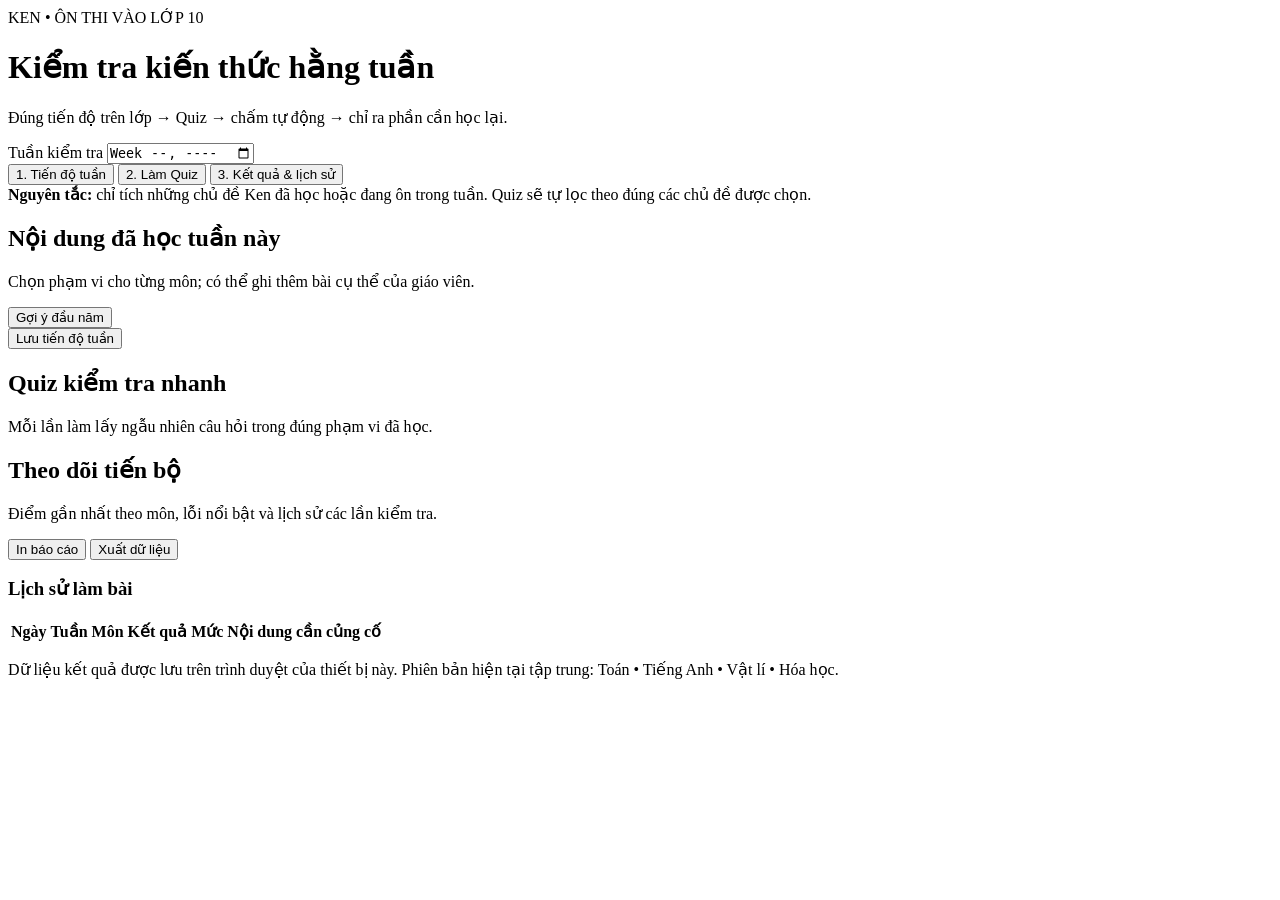
==== ken/index.html @ ec145e79 "Add Ken weekly check page" ====
<!doctype html>
<html lang="vi">
<head>
  <meta charset="utf-8">
  <meta name="viewport" content="width=device-width,initial-scale=1">
  <meta name="theme-color" content="#173a70">
  <meta name="description" content="Ken Weekly Check - kiểm tra kiến thức lớp 9 theo tiến độ từng tuần cho Toán, Tiếng Anh, Vật lí và Hóa học.">
  <title>Ken Weekly Check • Lớp 9</title>
  <link rel="stylesheet" href="styles.css">
</head>
<body>
  <header class="site-header">
    <div class="wrap header-inner">
      <div>
        <div class="eyebrow">KEN • ÔN THI VÀO LỚP 10</div>
        <h1>Kiểm tra kiến thức hằng tuần</h1>
        <p>Đúng tiến độ trên lớp → Quiz → chấm tự động → chỉ ra phần cần học lại.</p>
      </div>
      <div class="week-box">
        <label for="weekInput">Tuần kiểm tra</label>
        <input id="weekInput" type="week" aria-label="Tuần kiểm tra">
        <div id="weekText" class="week-text"></div>
      </div>
    </div>
  </header>

  <main class="wrap">
    <nav class="tabs no-print" aria-label="Điều hướng">
      <button class="tab active" data-view="plan">1. Tiến độ tuần</button>
      <button class="tab" data-view="quiz">2. Làm Quiz</button>
      <button class="tab" data-view="report">3. Kết quả & lịch sử</button>
    </nav>

    <section id="view-plan" class="view active">
      <div class="notice">
        <strong>Nguyên tắc:</strong> chỉ tích những chủ đề Ken đã học hoặc đang ôn trong tuần. Quiz sẽ tự lọc theo đúng các chủ đề được chọn.
      </div>
      <div class="section-title">
        <div><h2>Nội dung đã học tuần này</h2><p>Chọn phạm vi cho từng môn; có thể ghi thêm bài cụ thể của giáo viên.</p></div>
        <button id="starterBtn" class="btn secondary no-print">Gợi ý đầu năm</button>
      </div>
      <div id="planGrid" class="subject-plan-grid"></div>
      <div class="action-row no-print">
        <button id="savePlanBtn" class="btn primary">Lưu tiến độ tuần</button>
        <span id="savePlanStatus" class="save-status" aria-live="polite"></span>
      </div>
    </section>

    <section id="view-quiz" class="view">
      <div class="section-title">
        <div><h2>Quiz kiểm tra nhanh</h2><p>Mỗi lần làm lấy ngẫu nhiên câu hỏi trong đúng phạm vi đã học.</p></div>
      </div>
      <div id="quizSubjectCards" class="subject-cards"></div>
      <div id="quizSetup" class="panel quiz-setup"></div>
      <div id="quizRunner" class="panel quiz-runner hidden"></div>
      <div id="quizResult" class="hidden"></div>
    </section>

    <section id="view-report" class="view">
      <div class="section-title">
        <div><h2>Theo dõi tiến bộ</h2><p>Điểm gần nhất theo môn, lỗi nổi bật và lịch sử các lần kiểm tra.</p></div>
        <div class="action-row compact no-print">
          <button id="printBtn" class="btn secondary">In báo cáo</button>
          <button id="exportBtn" class="btn secondary">Xuất dữ liệu</button>
        </div>
      </div>
      <div id="summaryCards" class="summary-grid"></div>
      <div class="panel history-panel">
        <div class="panel-head"><h3>Lịch sử làm bài</h3><span id="historyCount" class="muted"></span></div>
        <div class="table-wrap">
          <table>
            <thead><tr><th>Ngày</th><th>Tuần</th><th>Môn</th><th>Kết quả</th><th>Mức</th><th>Nội dung cần củng cố</th></tr></thead>
            <tbody id="historyBody"></tbody>
          </table>
        </div>
      </div>
    </section>
  </main>

  <footer class="wrap footer">
    <p>Dữ liệu kết quả được lưu trên trình duyệt của thiết bị này. Phiên bản hiện tại tập trung: Toán • Tiếng Anh • Vật lí • Hóa học.</p>
  </footer>

  <script src="app.js"></script>
</body>
</html>
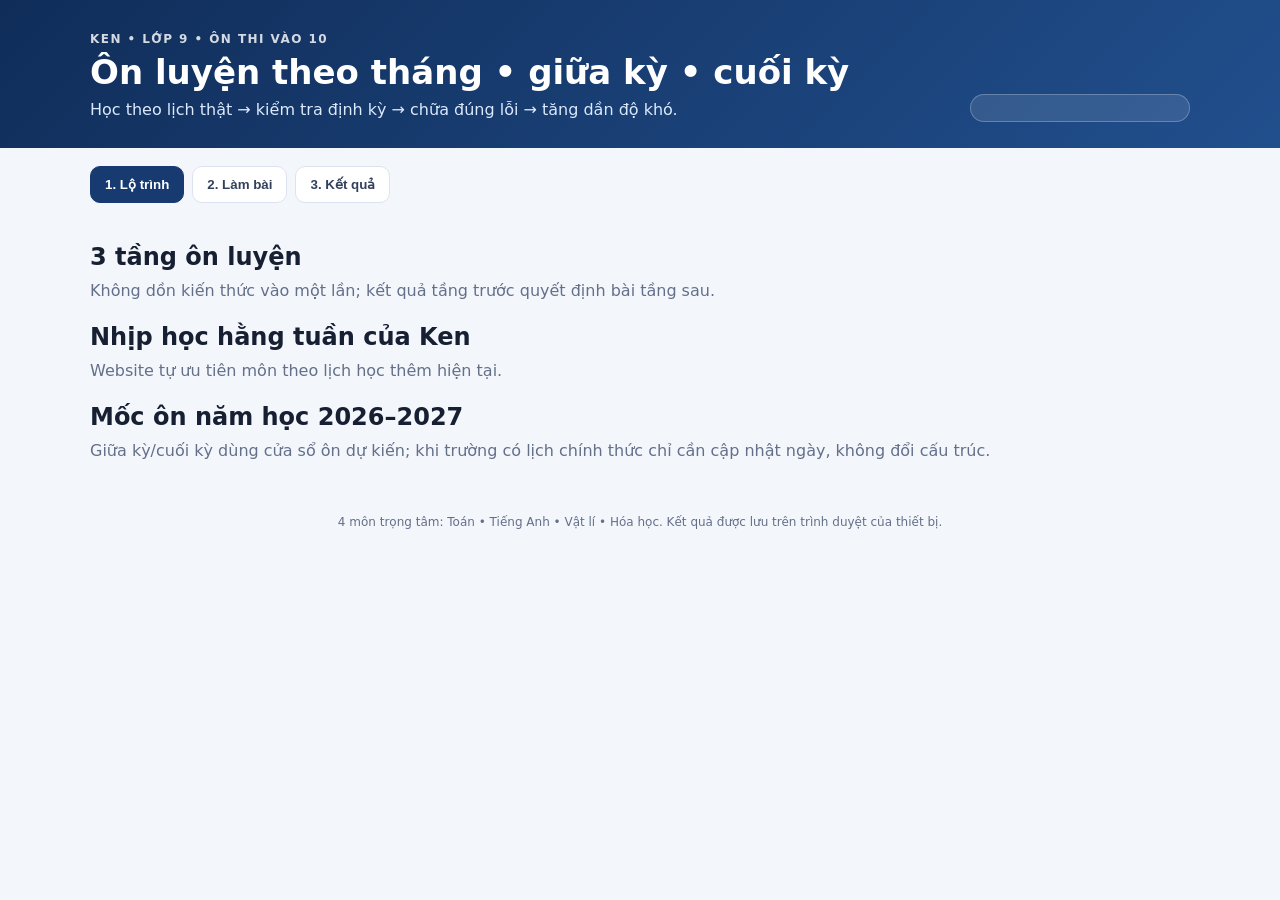
==== commit b45ef907: "Upgrade Ken study cycles UI" ====
--- a/ken/index.html
+++ b/ken/index.html
@@ -4,83 +4,85 @@
   <meta charset="utf-8">
   <meta name="viewport" content="width=device-width,initial-scale=1">
   <meta name="theme-color" content="#173a70">
-  <meta name="description" content="Ken Weekly Check - kiểm tra kiến thức lớp 9 theo tiến độ từng tuần cho Toán, Tiếng Anh, Vật lí và Hóa học.">
-  <title>Ken Weekly Check • Lớp 9</title>
+  <meta name="description" content="Ken Study Cycle - ôn luyện lớp 9 theo tháng, giữa kỳ và cuối kỳ cho Toán, Tiếng Anh, Vật lí, Hóa học.">
+  <title>Ken Study Cycle • Lớp 9</title>
   <link rel="stylesheet" href="styles.css">
 </head>
 <body>
-  <header class="site-header">
-    <div class="wrap header-inner">
-      <div>
-        <div class="eyebrow">KEN • ÔN THI VÀO LỚP 10</div>
-        <h1>Kiểm tra kiến thức hằng tuần</h1>
-        <p>Đúng tiến độ trên lớp → Quiz → chấm tự động → chỉ ra phần cần học lại.</p>
-      </div>
-      <div class="week-box">
-        <label for="weekInput">Tuần kiểm tra</label>
-        <input id="weekInput" type="week" aria-label="Tuần kiểm tra">
-        <div id="weekText" class="week-text"></div>
+<header class="site-header">
+  <div class="wrap header-inner">
+    <div>
+      <div class="eyebrow">KEN • LỚP 9 • ÔN THI VÀO 10</div>
+      <h1>Ôn luyện theo tháng • giữa kỳ • cuối kỳ</h1>
+      <p>Học theo lịch thật → kiểm tra định kỳ → chữa đúng lỗi → tăng dần độ khó.</p>
+    </div>
+    <div id="todayBox" class="week-box"></div>
+  </div>
+</header>
+
+<main class="wrap">
+  <nav class="tabs no-print" aria-label="Điều hướng">
+    <button class="tab active" data-view="plan">1. Lộ trình</button>
+    <button class="tab" data-view="quiz">2. Làm bài</button>
+    <button class="tab" data-view="report">3. Kết quả</button>
+  </nav>
+
+  <section id="view-plan" class="view active">
+    <div id="currentCycle" class="cycle-hero"></div>
+
+    <div class="section-title">
+      <div><h2>3 tầng ôn luyện</h2><p>Không dồn kiến thức vào một lần; kết quả tầng trước quyết định bài tầng sau.</p></div>
+    </div>
+    <div id="cycleCards" class="cycle-grid"></div>
+
+    <div class="section-title">
+      <div><h2>Nhịp học hằng tuần của Ken</h2><p>Website tự ưu tiên môn theo lịch học thêm hiện tại.</p></div>
+    </div>
+    <div id="studyWeek" class="study-week"></div>
+
+    <div class="section-title">
+      <div><h2>Mốc ôn năm học 2026–2027</h2><p>Giữa kỳ/cuối kỳ dùng cửa sổ ôn dự kiến; khi trường có lịch chính thức chỉ cần cập nhật ngày, không đổi cấu trúc.</p></div>
+    </div>
+    <div id="yearTimeline" class="timeline"></div>
+  </section>
+
+  <section id="view-quiz" class="view">
+    <div class="section-title">
+      <div><h2>Chọn dạng ôn</h2><p>Phạm vi và số câu được tự điều chỉnh theo dạng bài.</p></div>
+    </div>
+    <div id="modePicker" class="mode-picker"></div>
+    <div id="quizSubjectCards" class="subject-cards"></div>
+    <div id="quizSetup" class="panel quiz-setup"></div>
+    <div id="quizRunner" class="panel quiz-runner hidden"></div>
+    <div id="quizResult" class="hidden"></div>
+  </section>
+
+  <section id="view-report" class="view">
+    <div class="section-title">
+      <div><h2>Theo dõi tiến bộ</h2><p>Điểm gần nhất, chuyên đề yếu và lịch sử theo từng chu kỳ.</p></div>
+      <div class="action-row compact no-print">
+        <button id="printBtn" class="btn secondary">In báo cáo</button>
+        <button id="exportBtn" class="btn secondary">Xuất dữ liệu</button>
       </div>
     </div>
-  </header>
+    <div id="summaryCards" class="summary-grid"></div>
+    <div id="weaknessBoard" class="panel weakness-board"></div>
+    <div class="panel history-panel">
+      <div class="panel-head"><h3>Lịch sử làm bài</h3><span id="historyCount" class="muted"></span></div>
+      <div class="table-wrap">
+        <table>
+          <thead><tr><th>Ngày</th><th>Dạng ôn</th><th>Môn</th><th>Kết quả</th><th>Mức</th><th>Cần củng cố</th></tr></thead>
+          <tbody id="historyBody"></tbody>
+        </table>
+      </div>
+    </div>
+  </section>
+</main>
 
-  <main class="wrap">
-    <nav class="tabs no-print" aria-label="Điều hướng">
-      <button class="tab active" data-view="plan">1. Tiến độ tuần</button>
-      <button class="tab" data-view="quiz">2. Làm Quiz</button>
-      <button class="tab" data-view="report">3. Kết quả & lịch sử</button>
-    </nav>
+<footer class="wrap footer">
+  <p>4 môn trọng tâm: Toán • Tiếng Anh • Vật lí • Hóa học. Kết quả được lưu trên trình duyệt của thiết bị.</p>
+</footer>
 
-    <section id="view-plan" class="view active">
-      <div class="notice">
-        <strong>Nguyên tắc:</strong> chỉ tích những chủ đề Ken đã học hoặc đang ôn trong tuần. Quiz sẽ tự lọc theo đúng các chủ đề được chọn.
-      </div>
-      <div class="section-title">
-        <div><h2>Nội dung đã học tuần này</h2><p>Chọn phạm vi cho từng môn; có thể ghi thêm bài cụ thể của giáo viên.</p></div>
-        <button id="starterBtn" class="btn secondary no-print">Gợi ý đầu năm</button>
-      </div>
-      <div id="planGrid" class="subject-plan-grid"></div>
-      <div class="action-row no-print">
-        <button id="savePlanBtn" class="btn primary">Lưu tiến độ tuần</button>
-        <span id="savePlanStatus" class="save-status" aria-live="polite"></span>
-      </div>
-    </section>
-
-    <section id="view-quiz" class="view">
-      <div class="section-title">
-        <div><h2>Quiz kiểm tra nhanh</h2><p>Mỗi lần làm lấy ngẫu nhiên câu hỏi trong đúng phạm vi đã học.</p></div>
-      </div>
-      <div id="quizSubjectCards" class="subject-cards"></div>
-      <div id="quizSetup" class="panel quiz-setup"></div>
-      <div id="quizRunner" class="panel quiz-runner hidden"></div>
-      <div id="quizResult" class="hidden"></div>
-    </section>
-
-    <section id="view-report" class="view">
-      <div class="section-title">
-        <div><h2>Theo dõi tiến bộ</h2><p>Điểm gần nhất theo môn, lỗi nổi bật và lịch sử các lần kiểm tra.</p></div>
-        <div class="action-row compact no-print">
-          <button id="printBtn" class="btn secondary">In báo cáo</button>
-          <button id="exportBtn" class="btn secondary">Xuất dữ liệu</button>
-        </div>
-      </div>
-      <div id="summaryCards" class="summary-grid"></div>
-      <div class="panel history-panel">
-        <div class="panel-head"><h3>Lịch sử làm bài</h3><span id="historyCount" class="muted"></span></div>
-        <div class="table-wrap">
-          <table>
-            <thead><tr><th>Ngày</th><th>Tuần</th><th>Môn</th><th>Kết quả</th><th>Mức</th><th>Nội dung cần củng cố</th></tr></thead>
-            <tbody id="historyBody"></tbody>
-          </table>
-        </div>
-      </div>
-    </section>
-  </main>
-
-  <footer class="wrap footer">
-    <p>Dữ liệu kết quả được lưu trên trình duyệt của thiết bị này. Phiên bản hiện tại tập trung: Toán • Tiếng Anh • Vật lí • Hóa học.</p>
-  </footer>
-
-  <script src="app.js"></script>
+<script src="app.js"></script>
 </body>
 </html>
--- a/ken/styles.css
+++ b/ken/styles.css
@@ -0,0 +1,5 @@
+:root{--navy:#173a70;--blue:#245da8;--blue2:#eaf2ff;--bg:#f3f6fb;--card:#fff;--ink:#172033;--muted:#64708a;--line:#dce3ee;--good:#147a55;--good-bg:#eaf8f2;--warn:#a86600;--warn-bg:#fff6df;--bad:#b93434;--bad-bg:#ffeded;--shadow:0 9px 30px rgba(25,49,85,.07)}
+*{box-sizing:border-box}html{scroll-behavior:smooth}body{margin:0;background:var(--bg);color:var(--ink);font-family:Inter,system-ui,-apple-system,"Segoe UI",Roboto,Arial,sans-serif;line-height:1.5}.wrap{max-width:1140px;margin:auto;padding-left:20px;padding-right:20px}.site-header{background:linear-gradient(135deg,#102d59,#214f8d);color:#fff;padding:30px 0 26px}.header-inner{display:flex;gap:24px;align-items:flex-end;justify-content:space-between}.eyebrow{font-size:12px;letter-spacing:.12em;font-weight:800;opacity:.82}.site-header h1{font-size:34px;line-height:1.15;margin:5px 0 6px}.site-header p{margin:0;color:#dce9fb}.week-box{min-width:220px;background:rgba(255,255,255,.11);border:1px solid rgba(255,255,255,.24);border-radius:14px;padding:13px 14px}.week-box label{font-size:12px;font-weight:800;display:block;margin-bottom:6px}.week-box input{width:100%;border:0;border-radius:8px;padding:9px 10px;font:inherit}.week-text{font-size:12px;margin-top:6px;color:#d9e8ff}.tabs{display:flex;gap:8px;padding:18px 0 8px;position:sticky;top:0;z-index:10;background:rgba(243,246,251,.94);backdrop-filter:blur(10px)}.tab{border:1px solid var(--line);background:#fff;color:#33415d;border-radius:10px;padding:10px 14px;font-weight:800;cursor:pointer}.tab.active{background:var(--navy);border-color:var(--navy);color:#fff}.view{display:none;padding:12px 0 4px}.view.active{display:block}.notice{background:#eef5ff;border:1px solid #cfe0fb;border-left:4px solid var(--blue);padding:12px 14px;border-radius:10px;margin:4px 0 18px}.section-title{display:flex;justify-content:space-between;gap:16px;align-items:flex-end;margin:16px 0 12px}.section-title h2{margin:0;font-size:24px}.section-title p{margin:4px 0 0;color:var(--muted)}.subject-plan-grid{display:grid;grid-template-columns:1fr 1fr;gap:14px}.plan-card,.panel,.subject-card,.summary-card{background:var(--card);border:1px solid var(--line);border-radius:15px;box-shadow:var(--shadow)}.plan-card{padding:16px}.plan-title{display:flex;align-items:center;justify-content:space-between;gap:10px;margin-bottom:10px}.plan-title h3{margin:0;font-size:19px}.subject-icon{width:38px;height:38px;border-radius:10px;display:grid;place-items:center;background:var(--blue2);font-weight:900;color:var(--navy)}.topic-list{display:flex;gap:8px;flex-wrap:wrap;margin:10px 0 13px}.topic-chip{position:relative}.topic-chip input{position:absolute;opacity:0;pointer-events:none}.topic-chip span{display:inline-block;border:1px solid var(--line);background:#fafcff;border-radius:999px;padding:7px 10px;font-size:13px;font-weight:700;cursor:pointer;user-select:none}.topic-chip input:checked+span{background:#e8f1ff;border-color:#8ab0e8;color:#173f77}.plan-note label{display:block;font-size:12px;font-weight:800;color:var(--muted);margin-bottom:5px}.plan-note textarea{width:100%;min-height:72px;border:1px solid var(--line);border-radius:9px;padding:9px 10px;font:inherit;resize:vertical}.action-row{display:flex;gap:10px;align-items:center;flex-wrap:wrap;margin:15px 0}.action-row.compact{margin:0}.btn{border:0;border-radius:10px;padding:10px 14px;font:inherit;font-weight:800;cursor:pointer}.btn.primary{background:var(--navy);color:#fff}.btn.secondary{background:#edf2f9;color:#29405f;border:1px solid #dbe3ef}.btn.danger{background:var(--bad-bg);color:var(--bad)}.btn:disabled{opacity:.5;cursor:not-allowed}.save-status{font-size:13px;color:var(--good);font-weight:700}.subject-cards{display:grid;grid-template-columns:repeat(4,1fr);gap:11px;margin-bottom:14px}.subject-card{padding:14px;cursor:pointer;transition:.15s}.subject-card:hover{transform:translateY(-1px)}.subject-card.active{outline:2px solid var(--blue);background:#f5f9ff}.subject-card h3{margin:3px 0 4px;font-size:16px}.subject-card p{margin:0;color:var(--muted);font-size:12px}.subject-card .latest{margin-top:8px;font-weight:900;color:var(--navy)}.panel{padding:18px}.quiz-setup-grid{display:grid;grid-template-columns:2fr 1fr;gap:16px}.scope-box{background:#f7f9fd;border:1px solid var(--line);border-radius:11px;padding:12px}.scope-tags{display:flex;flex-wrap:wrap;gap:6px;margin-top:8px}.pill{display:inline-block;padding:5px 9px;border-radius:999px;font-size:12px;font-weight:800}.pill.blue{background:#e9f2ff;color:#1e5798}.pill.good{background:var(--good-bg);color:var(--good)}.pill.warn{background:var(--warn-bg);color:var(--warn)}.pill.bad{background:var(--bad-bg);color:var(--bad)}.form-row label{font-size:12px;font-weight:800;color:var(--muted);display:block;margin-bottom:6px}.form-row select{width:100%;border:1px solid var(--line);border-radius:9px;padding:9px;font:inherit;background:#fff}.quiz-toolbar{display:flex;align-items:center;justify-content:space-between;gap:12px;border-bottom:1px solid var(--line);padding-bottom:12px;margin-bottom:16px}.progress-meta{display:flex;gap:14px;align-items:center;font-size:13px;color:var(--muted)}.progress{height:8px;background:#edf1f7;border-radius:99px;overflow:hidden;margin-top:8px}.progress>div{height:100%;background:var(--blue);width:0}.q-number{color:var(--blue);font-size:12px;font-weight:900;letter-spacing:.05em}.q-text{font-size:21px;font-weight:800;margin:7px 0 16px}.answers{display:grid;gap:9px}.answer{border:1px solid var(--line);border-radius:11px;padding:11px 12px;cursor:pointer;display:flex;gap:10px;align-items:flex-start;background:#fff}.answer:hover{border-color:#9bb9df;background:#fafcff}.answer.selected{border-color:var(--blue);background:#eef5ff}.answer input{margin-top:4px}.quiz-nav{display:flex;justify-content:space-between;gap:10px;margin-top:17px}.hidden{display:none!important}.result-hero{background:linear-gradient(135deg,#163c70,#2764aa);color:#fff;border-radius:16px;padding:20px;margin:14px 0}.result-top{display:flex;justify-content:space-between;align-items:center;gap:14px}.score-big{font-size:40px;font-weight:900;line-height:1}.result-level{display:inline-block;margin-top:8px;background:rgba(255,255,255,.14);padding:6px 10px;border-radius:999px;font-weight:800}.metrics{display:grid;grid-template-columns:repeat(4,1fr);gap:10px;margin-top:15px}.metric{background:rgba(255,255,255,.1);border:1px solid rgba(255,255,255,.18);border-radius:11px;padding:11px}.metric b{font-size:20px;display:block}.metric span{font-size:12px;color:#dbe9fb}.result-grid{display:grid;grid-template-columns:1fr 1fr;gap:14px}.result-box{background:#fff;border:1px solid var(--line);border-radius:14px;padding:15px}.result-box h3{margin:0 0 8px}.result-box p{margin:6px 0}.topic-stat{display:flex;justify-content:space-between;gap:10px;padding:8px 0;border-bottom:1px dashed var(--line)}.topic-stat:last-child{border-bottom:0}.review-list{margin-top:14px}.review-item{background:#fff;border:1px solid var(--line);border-left:4px solid var(--bad);border-radius:12px;padding:13px;margin:9px 0}.review-item h4{margin:0 0 7px}.review-item p{margin:4px 0}.review-item .explain{color:#45536c;background:#f6f8fb;padding:8px 10px;border-radius:8px;margin-top:8px}.summary-grid{display:grid;grid-template-columns:repeat(4,1fr);gap:11px;margin-bottom:14px}.summary-card{padding:14px}.summary-card h3{font-size:15px;margin:0}.summary-score{font-size:28px;font-weight:900;margin:5px 0;color:var(--navy)}.summary-card p{margin:0;font-size:12px;color:var(--muted)}.history-panel{padding:0;overflow:hidden}.panel-head{display:flex;justify-content:space-between;align-items:center;padding:15px 16px;border-bottom:1px solid var(--line)}.panel-head h3{margin:0}.muted{color:var(--muted)}.table-wrap{overflow:auto}table{width:100%;border-collapse:collapse;min-width:760px}th,td{text-align:left;padding:11px 12px;border-bottom:1px solid var(--line);font-size:13px;vertical-align:top}th{background:#f8fafc;color:#58647a;font-size:12px}tbody tr:hover{background:#fbfcfe}.empty{text-align:center;color:var(--muted);padding:26px}.footer{text-align:center;color:var(--muted);font-size:12px;padding-top:22px;padding-bottom:25px}.toast{position:fixed;right:20px;bottom:20px;background:#152b4e;color:#fff;padding:11px 14px;border-radius:10px;box-shadow:var(--shadow);z-index:100}
+@media(max-width:820px){.header-inner{align-items:flex-start;flex-direction:column}.week-box{width:100%}.site-header h1{font-size:28px}.subject-plan-grid,.result-grid{grid-template-columns:1fr}.subject-cards,.summary-grid{grid-template-columns:1fr 1fr}.quiz-setup-grid{grid-template-columns:1fr}.metrics{grid-template-columns:1fr 1fr}.tabs{overflow:auto}.tab{white-space:nowrap}.wrap{padding-left:14px;padding-right:14px}.q-text{font-size:18px}}
+@media(max-width:480px){.subject-cards,.summary-grid{grid-template-columns:1fr}.section-title{align-items:flex-start;flex-direction:column}.result-top{align-items:flex-start;flex-direction:column}.metrics{grid-template-columns:1fr 1fr}}
+@media print{body{background:#fff}.site-header{background:#fff!important;color:#000;padding:10px 0;border-bottom:1px solid #bbb}.site-header p,.eyebrow,.week-box{color:#333}.no-print,.tabs,#view-plan,#view-quiz{display:none!important}#view-report{display:block!important}.panel,.summary-card{box-shadow:none}.wrap{max-width:none}.footer{display:none}}
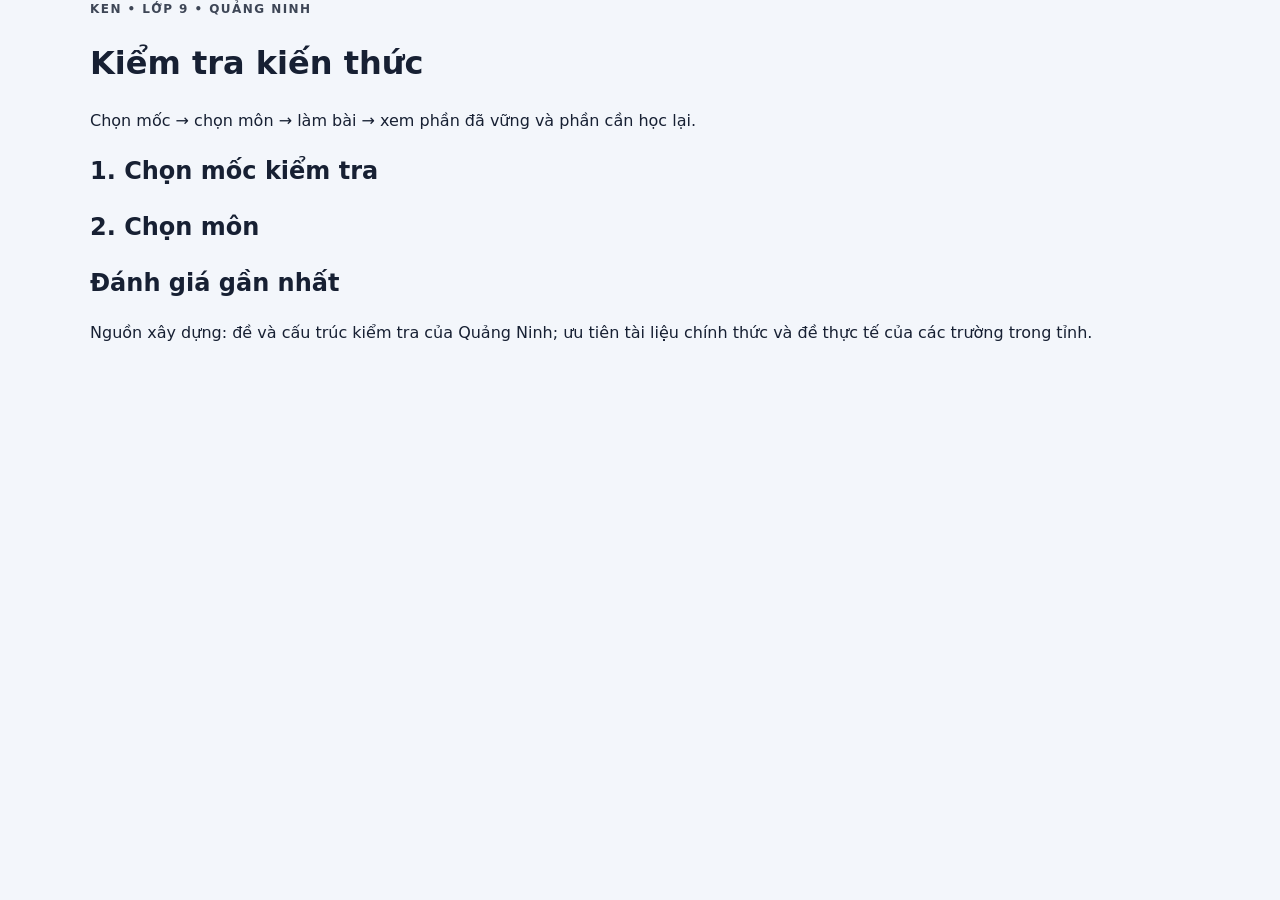
==== commit b891b8a9: "Simplify Ken milestone knowledge checks" ====
--- a/ken/index.html
+++ b/ken/index.html
@@ -4,83 +4,41 @@
   <meta charset="utf-8">
   <meta name="viewport" content="width=device-width,initial-scale=1">
   <meta name="theme-color" content="#173a70">
-  <meta name="description" content="Ken Study Cycle - ôn luyện lớp 9 theo tháng, giữa kỳ và cuối kỳ cho Toán, Tiếng Anh, Vật lí, Hóa học.">
-  <title>Ken Study Cycle • Lớp 9</title>
+  <title>Ken • Kiểm tra kiến thức lớp 9</title>
   <link rel="stylesheet" href="styles.css">
 </head>
 <body>
-<header class="site-header">
-  <div class="wrap header-inner">
-    <div>
-      <div class="eyebrow">KEN • LỚP 9 • ÔN THI VÀO 10</div>
-      <h1>Ôn luyện theo tháng • giữa kỳ • cuối kỳ</h1>
-      <p>Học theo lịch thật → kiểm tra định kỳ → chữa đúng lỗi → tăng dần độ khó.</p>
-    </div>
-    <div id="todayBox" class="week-box"></div>
+<header>
+  <div class="wrap">
+    <div class="eyebrow">KEN • LỚP 9 • QUẢNG NINH</div>
+    <h1>Kiểm tra kiến thức</h1>
+    <p>Chọn mốc → chọn môn → làm bài → xem phần đã vững và phần cần học lại.</p>
   </div>
 </header>
 
 <main class="wrap">
-  <nav class="tabs no-print" aria-label="Điều hướng">
-    <button class="tab active" data-view="plan">1. Lộ trình</button>
-    <button class="tab" data-view="quiz">2. Làm bài</button>
-    <button class="tab" data-view="report">3. Kết quả</button>
-  </nav>
-
-  <section id="view-plan" class="view active">
-    <div id="currentCycle" class="cycle-hero"></div>
-
-    <div class="section-title">
-      <div><h2>3 tầng ôn luyện</h2><p>Không dồn kiến thức vào một lần; kết quả tầng trước quyết định bài tầng sau.</p></div>
-    </div>
-    <div id="cycleCards" class="cycle-grid"></div>
-
-    <div class="section-title">
-      <div><h2>Nhịp học hằng tuần của Ken</h2><p>Website tự ưu tiên môn theo lịch học thêm hiện tại.</p></div>
-    </div>
-    <div id="studyWeek" class="study-week"></div>
-
-    <div class="section-title">
-      <div><h2>Mốc ôn năm học 2026–2027</h2><p>Giữa kỳ/cuối kỳ dùng cửa sổ ôn dự kiến; khi trường có lịch chính thức chỉ cần cập nhật ngày, không đổi cấu trúc.</p></div>
-    </div>
-    <div id="yearTimeline" class="timeline"></div>
+  <section>
+    <h2>1. Chọn mốc kiểm tra</h2>
+    <div id="milestones" class="milestones"></div>
   </section>
 
-  <section id="view-quiz" class="view">
-    <div class="section-title">
-      <div><h2>Chọn dạng ôn</h2><p>Phạm vi và số câu được tự điều chỉnh theo dạng bài.</p></div>
-    </div>
-    <div id="modePicker" class="mode-picker"></div>
-    <div id="quizSubjectCards" class="subject-cards"></div>
-    <div id="quizSetup" class="panel quiz-setup"></div>
-    <div id="quizRunner" class="panel quiz-runner hidden"></div>
-    <div id="quizResult" class="hidden"></div>
+  <section>
+    <h2>2. Chọn môn</h2>
+    <div id="subjects" class="subjects"></div>
   </section>
 
-  <section id="view-report" class="view">
-    <div class="section-title">
-      <div><h2>Theo dõi tiến bộ</h2><p>Điểm gần nhất, chuyên đề yếu và lịch sử theo từng chu kỳ.</p></div>
-      <div class="action-row compact no-print">
-        <button id="printBtn" class="btn secondary">In báo cáo</button>
-        <button id="exportBtn" class="btn secondary">Xuất dữ liệu</button>
-      </div>
-    </div>
-    <div id="summaryCards" class="summary-grid"></div>
-    <div id="weaknessBoard" class="panel weakness-board"></div>
-    <div class="panel history-panel">
-      <div class="panel-head"><h3>Lịch sử làm bài</h3><span id="historyCount" class="muted"></span></div>
-      <div class="table-wrap">
-        <table>
-          <thead><tr><th>Ngày</th><th>Dạng ôn</th><th>Môn</th><th>Kết quả</th><th>Mức</th><th>Cần củng cố</th></tr></thead>
-          <tbody id="historyBody"></tbody>
-        </table>
-      </div>
-    </div>
+  <section id="setup" class="card setup"></section>
+  <section id="quiz" class="card hidden"></section>
+  <section id="result" class="hidden"></section>
+
+  <section class="summary-section">
+    <h2>Đánh giá gần nhất</h2>
+    <div id="summary" class="summary"></div>
   </section>
 </main>
 
-<footer class="wrap footer">
-  <p>4 môn trọng tâm: Toán • Tiếng Anh • Vật lí • Hóa học. Kết quả được lưu trên trình duyệt của thiết bị.</p>
+<footer class="wrap">
+  Nguồn xây dựng: đề và cấu trúc kiểm tra của Quảng Ninh; ưu tiên tài liệu chính thức và đề thực tế của các trường trong tỉnh.
 </footer>
 
 <script src="app.js"></script>
--- a/ken/styles.css
+++ b/ken/styles.css
@@ -2,4 +2,9 @@
 *{box-sizing:border-box}html{scroll-behavior:smooth}body{margin:0;background:var(--bg);color:var(--ink);font-family:Inter,system-ui,-apple-system,"Segoe UI",Roboto,Arial,sans-serif;line-height:1.5}.wrap{max-width:1140px;margin:auto;padding-left:20px;padding-right:20px}.site-header{background:linear-gradient(135deg,#102d59,#214f8d);color:#fff;padding:30px 0 26px}.header-inner{display:flex;gap:24px;align-items:flex-end;justify-content:space-between}.eyebrow{font-size:12px;letter-spacing:.12em;font-weight:800;opacity:.82}.site-header h1{font-size:34px;line-height:1.15;margin:5px 0 6px}.site-header p{margin:0;color:#dce9fb}.week-box{min-width:220px;background:rgba(255,255,255,.11);border:1px solid rgba(255,255,255,.24);border-radius:14px;padding:13px 14px}.week-box label{font-size:12px;font-weight:800;display:block;margin-bottom:6px}.week-box input{width:100%;border:0;border-radius:8px;padding:9px 10px;font:inherit}.week-text{font-size:12px;margin-top:6px;color:#d9e8ff}.tabs{display:flex;gap:8px;padding:18px 0 8px;position:sticky;top:0;z-index:10;background:rgba(243,246,251,.94);backdrop-filter:blur(10px)}.tab{border:1px solid var(--line);background:#fff;color:#33415d;border-radius:10px;padding:10px 14px;font-weight:800;cursor:pointer}.tab.active{background:var(--navy);border-color:var(--navy);color:#fff}.view{display:none;padding:12px 0 4px}.view.active{display:block}.notice{background:#eef5ff;border:1px solid #cfe0fb;border-left:4px solid var(--blue);padding:12px 14px;border-radius:10px;margin:4px 0 18px}.section-title{display:flex;justify-content:space-between;gap:16px;align-items:flex-end;margin:16px 0 12px}.section-title h2{margin:0;font-size:24px}.section-title p{margin:4px 0 0;color:var(--muted)}.subject-plan-grid{display:grid;grid-template-columns:1fr 1fr;gap:14px}.plan-card,.panel,.subject-card,.summary-card{background:var(--card);border:1px solid var(--line);border-radius:15px;box-shadow:var(--shadow)}.plan-card{padding:16px}.plan-title{display:flex;align-items:center;justify-content:space-between;gap:10px;margin-bottom:10px}.plan-title h3{margin:0;font-size:19px}.subject-icon{width:38px;height:38px;border-radius:10px;display:grid;place-items:center;background:var(--blue2);font-weight:900;color:var(--navy)}.topic-list{display:flex;gap:8px;flex-wrap:wrap;margin:10px 0 13px}.topic-chip{position:relative}.topic-chip input{position:absolute;opacity:0;pointer-events:none}.topic-chip span{display:inline-block;border:1px solid var(--line);background:#fafcff;border-radius:999px;padding:7px 10px;font-size:13px;font-weight:700;cursor:pointer;user-select:none}.topic-chip input:checked+span{background:#e8f1ff;border-color:#8ab0e8;color:#173f77}.plan-note label{display:block;font-size:12px;font-weight:800;color:var(--muted);margin-bottom:5px}.plan-note textarea{width:100%;min-height:72px;border:1px solid var(--line);border-radius:9px;padding:9px 10px;font:inherit;resize:vertical}.action-row{display:flex;gap:10px;align-items:center;flex-wrap:wrap;margin:15px 0}.action-row.compact{margin:0}.btn{border:0;border-radius:10px;padding:10px 14px;font:inherit;font-weight:800;cursor:pointer}.btn.primary{background:var(--navy);color:#fff}.btn.secondary{background:#edf2f9;color:#29405f;border:1px solid #dbe3ef}.btn.danger{background:var(--bad-bg);color:var(--bad)}.btn:disabled{opacity:.5;cursor:not-allowed}.save-status{font-size:13px;color:var(--good);font-weight:700}.subject-cards{display:grid;grid-template-columns:repeat(4,1fr);gap:11px;margin-bottom:14px}.subject-card{padding:14px;cursor:pointer;transition:.15s}.subject-card:hover{transform:translateY(-1px)}.subject-card.active{outline:2px solid var(--blue);background:#f5f9ff}.subject-card h3{margin:3px 0 4px;font-size:16px}.subject-card p{margin:0;color:var(--muted);font-size:12px}.subject-card .latest{margin-top:8px;font-weight:900;color:var(--navy)}.panel{padding:18px}.quiz-setup-grid{display:grid;grid-template-columns:2fr 1fr;gap:16px}.scope-box{background:#f7f9fd;border:1px solid var(--line);border-radius:11px;padding:12px}.scope-tags{display:flex;flex-wrap:wrap;gap:6px;margin-top:8px}.pill{display:inline-block;padding:5px 9px;border-radius:999px;font-size:12px;font-weight:800}.pill.blue{background:#e9f2ff;color:#1e5798}.pill.good{background:var(--good-bg);color:var(--good)}.pill.warn{background:var(--warn-bg);color:var(--warn)}.pill.bad{background:var(--bad-bg);color:var(--bad)}.form-row label{font-size:12px;font-weight:800;color:var(--muted);display:block;margin-bottom:6px}.form-row select{width:100%;border:1px solid var(--line);border-radius:9px;padding:9px;font:inherit;background:#fff}.quiz-toolbar{display:flex;align-items:center;justify-content:space-between;gap:12px;border-bottom:1px solid var(--line);padding-bottom:12px;margin-bottom:16px}.progress-meta{display:flex;gap:14px;align-items:center;font-size:13px;color:var(--muted)}.progress{height:8px;background:#edf1f7;border-radius:99px;overflow:hidden;margin-top:8px}.progress>div{height:100%;background:var(--blue);width:0}.q-number{color:var(--blue);font-size:12px;font-weight:900;letter-spacing:.05em}.q-text{font-size:21px;font-weight:800;margin:7px 0 16px}.answers{display:grid;gap:9px}.answer{border:1px solid var(--line);border-radius:11px;padding:11px 12px;cursor:pointer;display:flex;gap:10px;align-items:flex-start;background:#fff}.answer:hover{border-color:#9bb9df;background:#fafcff}.answer.selected{border-color:var(--blue);background:#eef5ff}.answer input{margin-top:4px}.quiz-nav{display:flex;justify-content:space-between;gap:10px;margin-top:17px}.hidden{display:none!important}.result-hero{background:linear-gradient(135deg,#163c70,#2764aa);color:#fff;border-radius:16px;padding:20px;margin:14px 0}.result-top{display:flex;justify-content:space-between;align-items:center;gap:14px}.score-big{font-size:40px;font-weight:900;line-height:1}.result-level{display:inline-block;margin-top:8px;background:rgba(255,255,255,.14);padding:6px 10px;border-radius:999px;font-weight:800}.metrics{display:grid;grid-template-columns:repeat(4,1fr);gap:10px;margin-top:15px}.metric{background:rgba(255,255,255,.1);border:1px solid rgba(255,255,255,.18);border-radius:11px;padding:11px}.metric b{font-size:20px;display:block}.metric span{font-size:12px;color:#dbe9fb}.result-grid{display:grid;grid-template-columns:1fr 1fr;gap:14px}.result-box{background:#fff;border:1px solid var(--line);border-radius:14px;padding:15px}.result-box h3{margin:0 0 8px}.result-box p{margin:6px 0}.topic-stat{display:flex;justify-content:space-between;gap:10px;padding:8px 0;border-bottom:1px dashed var(--line)}.topic-stat:last-child{border-bottom:0}.review-list{margin-top:14px}.review-item{background:#fff;border:1px solid var(--line);border-left:4px solid var(--bad);border-radius:12px;padding:13px;margin:9px 0}.review-item h4{margin:0 0 7px}.review-item p{margin:4px 0}.review-item .explain{color:#45536c;background:#f6f8fb;padding:8px 10px;border-radius:8px;margin-top:8px}.summary-grid{display:grid;grid-template-columns:repeat(4,1fr);gap:11px;margin-bottom:14px}.summary-card{padding:14px}.summary-card h3{font-size:15px;margin:0}.summary-score{font-size:28px;font-weight:900;margin:5px 0;color:var(--navy)}.summary-card p{margin:0;font-size:12px;color:var(--muted)}.history-panel{padding:0;overflow:hidden}.panel-head{display:flex;justify-content:space-between;align-items:center;padding:15px 16px;border-bottom:1px solid var(--line)}.panel-head h3{margin:0}.muted{color:var(--muted)}.table-wrap{overflow:auto}table{width:100%;border-collapse:collapse;min-width:760px}th,td{text-align:left;padding:11px 12px;border-bottom:1px solid var(--line);font-size:13px;vertical-align:top}th{background:#f8fafc;color:#58647a;font-size:12px}tbody tr:hover{background:#fbfcfe}.empty{text-align:center;color:var(--muted);padding:26px}.footer{text-align:center;color:var(--muted);font-size:12px;padding-top:22px;padding-bottom:25px}.toast{position:fixed;right:20px;bottom:20px;background:#152b4e;color:#fff;padding:11px 14px;border-radius:10px;box-shadow:var(--shadow);z-index:100}
 @media(max-width:820px){.header-inner{align-items:flex-start;flex-direction:column}.week-box{width:100%}.site-header h1{font-size:28px}.subject-plan-grid,.result-grid{grid-template-columns:1fr}.subject-cards,.summary-grid{grid-template-columns:1fr 1fr}.quiz-setup-grid{grid-template-columns:1fr}.metrics{grid-template-columns:1fr 1fr}.tabs{overflow:auto}.tab{white-space:nowrap}.wrap{padding-left:14px;padding-right:14px}.q-text{font-size:18px}}
 @media(max-width:480px){.subject-cards,.summary-grid{grid-template-columns:1fr}.section-title{align-items:flex-start;flex-direction:column}.result-top{align-items:flex-start;flex-direction:column}.metrics{grid-template-columns:1fr 1fr}}
-@media print{body{background:#fff}.site-header{background:#fff!important;color:#000;padding:10px 0;border-bottom:1px solid #bbb}.site-header p,.eyebrow,.week-box{color:#333}.no-print,.tabs,#view-plan,#view-quiz{display:none!important}#view-report{display:block!important}.panel,.summary-card{box-shadow:none}.wrap{max-width:none}.footer{display:none}}+
+.cycle-hero{display:flex;justify-content:space-between;gap:18px;align-items:center;background:linear-gradient(135deg,#173a70,#2c69ae);color:#fff;border-radius:16px;padding:20px;margin:10px 0 20px;box-shadow:var(--shadow)}.cycle-hero h2{margin:3px 0 5px;font-size:27px}.cycle-hero p{margin:0;color:#dce9fb}.cycle-grid{display:grid;grid-template-columns:repeat(3,1fr);gap:14px}.cycle-card{background:#fff;border:1px solid var(--line);border-top:4px solid var(--blue);border-radius:15px;padding:16px;box-shadow:var(--shadow)}.cycle-card.warn{border-top-color:#c98312}.cycle-card.good{border-top-color:#18845d}.cycle-card h3{margin:7px 0 5px}.cycle-card p{color:var(--muted);min-height:44px}.cycle-badge{display:inline-block;background:var(--blue2);color:var(--navy);border-radius:999px;padding:5px 9px;font-size:12px;font-weight:900}.cycle-meta{display:flex;justify-content:space-between;gap:10px;border-top:1px solid var(--line);padding:10px 0;margin-top:10px;font-size:13px}.cycle-meta span{color:var(--muted)}.study-week{display:grid;grid-template-columns:repeat(7,1fr);gap:8px}.day-card{background:#fff;border:1px solid var(--line);border-radius:12px;padding:11px;min-height:122px}.day-card.today{outline:2px solid var(--blue);background:#f4f8ff}.day-card h3{font-size:14px;margin:0 0 8px}.day-card p{font-size:12px;margin:4px 0;color:#55627a}.timeline{position:relative;margin-left:10px}.timeline:before{content:"";position:absolute;left:7px;top:8px;bottom:8px;width:2px;background:#d8e1ed}.timeline-item{position:relative;display:grid;grid-template-columns:24px 1fr;gap:10px;padding:8px 0}.timeline-dot{width:16px;height:16px;border:4px solid #dce8f8;background:var(--blue);border-radius:50%;z-index:1}.timeline-item.midterm .timeline-dot{background:#c98312}.timeline-item.final .timeline-dot{background:#18845d}.timeline-item.entrance .timeline-dot{background:#9b2c2c}.timeline-head{display:flex;gap:10px;align-items:baseline}.timeline-head span{color:var(--muted);font-size:12px}.timeline-item p{margin:2px 0;color:#56627a;font-size:13px}.mode-picker{display:grid;grid-template-columns:repeat(3,1fr);gap:10px;margin-bottom:14px}.mode-btn{background:#fff;border:1px solid var(--line);border-radius:12px;padding:12px;text-align:left;cursor:pointer}.mode-btn strong,.mode-btn span{display:block}.mode-btn span{font-size:12px;color:var(--muted);margin-top:3px}.mode-btn.active{border-color:var(--blue);outline:2px solid #b9d3f3;background:#f5f9ff}.exam-spec{display:grid;grid-template-columns:1fr 1fr;gap:8px}.exam-spec>div{background:#f7f9fd;border:1px solid var(--line);border-radius:11px;padding:12px;text-align:center}.exam-spec b{display:block;font-size:26px;color:var(--navy)}.exam-spec span{font-size:12px;color:var(--muted)}.weakness-board{margin-bottom:14px}.weak-row{display:grid;grid-template-columns:120px 1fr;gap:12px;padding:10px 0;border-bottom:1px dashed var(--line)}.weak-row:last-child{border-bottom:0}.today-main{font-size:20px;font-weight:900}
+@media(max-width:900px){.cycle-grid{grid-template-columns:1fr}.study-week{grid-template-columns:repeat(2,1fr)}.mode-picker{grid-template-columns:1fr}.cycle-card p{min-height:auto}}
+@media(max-width:520px){.study-week{grid-template-columns:1fr}.cycle-hero{align-items:flex-start;flex-direction:column}.weak-row{grid-template-columns:1fr}}
+
+@media print{body{background:#fff}.site-header{background:#fff!important;color:#000;padding:10px 0;border-bottom:1px solid #bbb}.site-header p,.eyebrow,.week-box{color:#333}.no-print,.tabs,#view-plan,#view-quiz{display:none!important}#view-report{display:block!important}.panel,.summary-card{box-shadow:none}.wrap{max-width:none}.footer{display:none}}
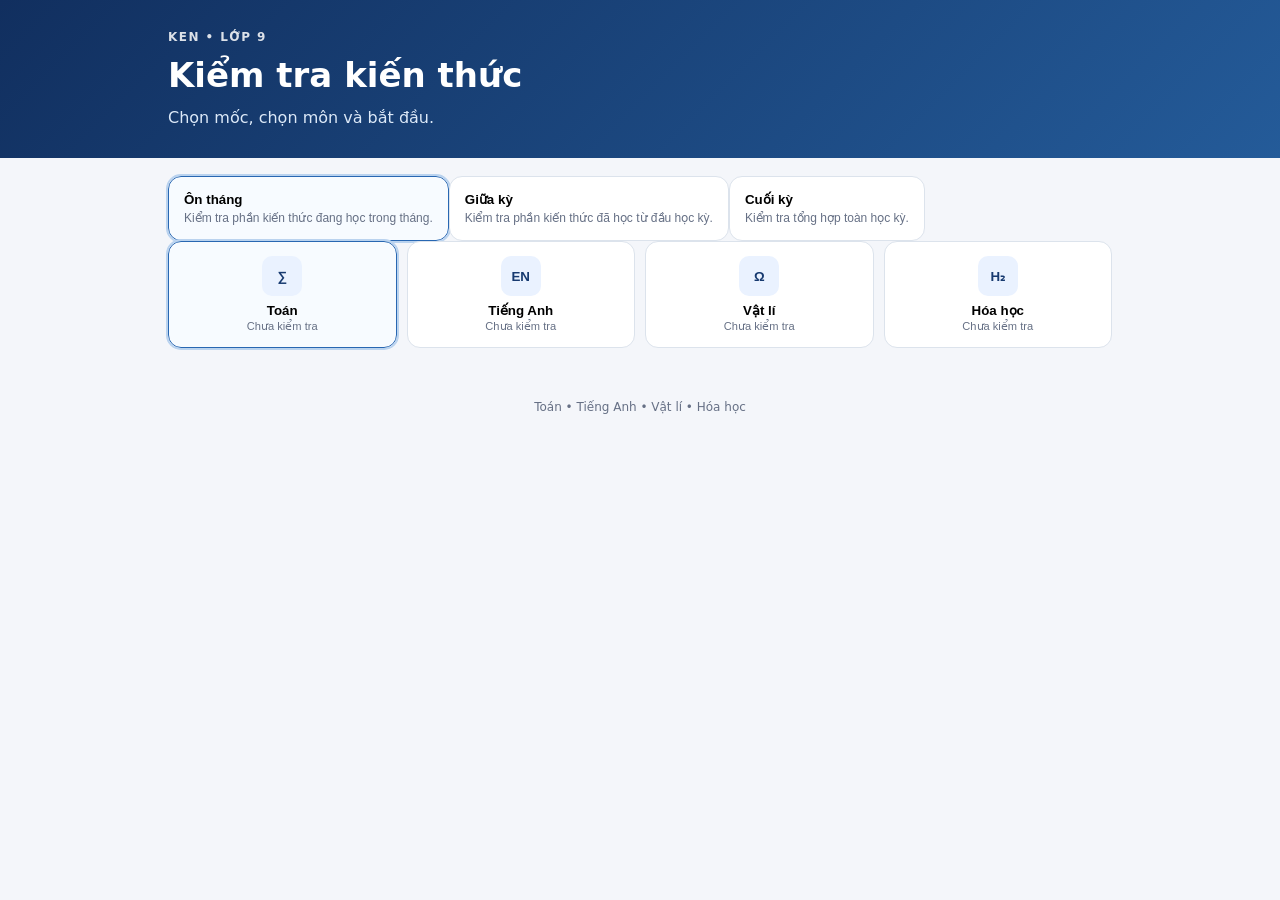
==== commit 2433fb93: "Simplify Ken website to one-screen flow" ====
--- a/ken/index.html
+++ b/ken/index.html
@@ -1,46 +1,23 @@
 <!doctype html>
 <html lang="vi">
 <head>
-  <meta charset="utf-8">
-  <meta name="viewport" content="width=device-width,initial-scale=1">
-  <meta name="theme-color" content="#173a70">
-  <title>Ken • Kiểm tra kiến thức lớp 9</title>
-  <link rel="stylesheet" href="styles.css">
+<meta charset="utf-8">
+<meta name="viewport" content="width=device-width,initial-scale=1">
+<meta name="theme-color" content="#173a70">
+<title>Ken • Kiểm tra kiến thức</title>
+<link rel="stylesheet" href="styles.css">
 </head>
 <body>
-<header>
-  <div class="wrap">
-    <div class="eyebrow">KEN • LỚP 9 • QUẢNG NINH</div>
-    <h1>Kiểm tra kiến thức</h1>
-    <p>Chọn mốc → chọn môn → làm bài → xem phần đã vững và phần cần học lại.</p>
-  </div>
-</header>
-
+<header class="top"><div class="wrap"><div class="eyebrow">KEN • LỚP 9</div><h1>Kiểm tra kiến thức</h1><p>Chọn mốc, chọn môn và bắt đầu.</p></div></header>
 <main class="wrap">
-  <section>
-    <h2>1. Chọn mốc kiểm tra</h2>
-    <div id="milestones" class="milestones"></div>
-  </section>
-
-  <section>
-    <h2>2. Chọn môn</h2>
-    <div id="subjects" class="subjects"></div>
-  </section>
-
-  <section id="setup" class="card setup"></section>
-  <section id="quiz" class="card hidden"></section>
+  <div id="milestones" class="segmented"></div>
+  <div id="subjects" class="subjects"></div>
+  <section id="ready" class="ready"></section>
+  <section id="quiz" class="panel hidden"></section>
   <section id="result" class="hidden"></section>
-
-  <section class="summary-section">
-    <h2>Đánh giá gần nhất</h2>
-    <div id="summary" class="summary"></div>
-  </section>
+  <section id="recent" class="recent"></section>
 </main>
-
-<footer class="wrap">
-  Nguồn xây dựng: đề và cấu trúc kiểm tra của Quảng Ninh; ưu tiên tài liệu chính thức và đề thực tế của các trường trong tỉnh.
-</footer>
-
+<footer>Toán • Tiếng Anh • Vật lí • Hóa học</footer>
 <script src="app.js"></script>
 </body>
 </html>
--- a/ken/styles.css
+++ b/ken/styles.css
@@ -1,10 +1,4 @@
-:root{--navy:#173a70;--blue:#245da8;--blue2:#eaf2ff;--bg:#f3f6fb;--card:#fff;--ink:#172033;--muted:#64708a;--line:#dce3ee;--good:#147a55;--good-bg:#eaf8f2;--warn:#a86600;--warn-bg:#fff6df;--bad:#b93434;--bad-bg:#ffeded;--shadow:0 9px 30px rgba(25,49,85,.07)}
-*{box-sizing:border-box}html{scroll-behavior:smooth}body{margin:0;background:var(--bg);color:var(--ink);font-family:Inter,system-ui,-apple-system,"Segoe UI",Roboto,Arial,sans-serif;line-height:1.5}.wrap{max-width:1140px;margin:auto;padding-left:20px;padding-right:20px}.site-header{background:linear-gradient(135deg,#102d59,#214f8d);color:#fff;padding:30px 0 26px}.header-inner{display:flex;gap:24px;align-items:flex-end;justify-content:space-between}.eyebrow{font-size:12px;letter-spacing:.12em;font-weight:800;opacity:.82}.site-header h1{font-size:34px;line-height:1.15;margin:5px 0 6px}.site-header p{margin:0;color:#dce9fb}.week-box{min-width:220px;background:rgba(255,255,255,.11);border:1px solid rgba(255,255,255,.24);border-radius:14px;padding:13px 14px}.week-box label{font-size:12px;font-weight:800;display:block;margin-bottom:6px}.week-box input{width:100%;border:0;border-radius:8px;padding:9px 10px;font:inherit}.week-text{font-size:12px;margin-top:6px;color:#d9e8ff}.tabs{display:flex;gap:8px;padding:18px 0 8px;position:sticky;top:0;z-index:10;background:rgba(243,246,251,.94);backdrop-filter:blur(10px)}.tab{border:1px solid var(--line);background:#fff;color:#33415d;border-radius:10px;padding:10px 14px;font-weight:800;cursor:pointer}.tab.active{background:var(--navy);border-color:var(--navy);color:#fff}.view{display:none;padding:12px 0 4px}.view.active{display:block}.notice{background:#eef5ff;border:1px solid #cfe0fb;border-left:4px solid var(--blue);padding:12px 14px;border-radius:10px;margin:4px 0 18px}.section-title{display:flex;justify-content:space-between;gap:16px;align-items:flex-end;margin:16px 0 12px}.section-title h2{margin:0;font-size:24px}.section-title p{margin:4px 0 0;color:var(--muted)}.subject-plan-grid{display:grid;grid-template-columns:1fr 1fr;gap:14px}.plan-card,.panel,.subject-card,.summary-card{background:var(--card);border:1px solid var(--line);border-radius:15px;box-shadow:var(--shadow)}.plan-card{padding:16px}.plan-title{display:flex;align-items:center;justify-content:space-between;gap:10px;margin-bottom:10px}.plan-title h3{margin:0;font-size:19px}.subject-icon{width:38px;height:38px;border-radius:10px;display:grid;place-items:center;background:var(--blue2);font-weight:900;color:var(--navy)}.topic-list{display:flex;gap:8px;flex-wrap:wrap;margin:10px 0 13px}.topic-chip{position:relative}.topic-chip input{position:absolute;opacity:0;pointer-events:none}.topic-chip span{display:inline-block;border:1px solid var(--line);background:#fafcff;border-radius:999px;padding:7px 10px;font-size:13px;font-weight:700;cursor:pointer;user-select:none}.topic-chip input:checked+span{background:#e8f1ff;border-color:#8ab0e8;color:#173f77}.plan-note label{display:block;font-size:12px;font-weight:800;color:var(--muted);margin-bottom:5px}.plan-note textarea{width:100%;min-height:72px;border:1px solid var(--line);border-radius:9px;padding:9px 10px;font:inherit;resize:vertical}.action-row{display:flex;gap:10px;align-items:center;flex-wrap:wrap;margin:15px 0}.action-row.compact{margin:0}.btn{border:0;border-radius:10px;padding:10px 14px;font:inherit;font-weight:800;cursor:pointer}.btn.primary{background:var(--navy);color:#fff}.btn.secondary{background:#edf2f9;color:#29405f;border:1px solid #dbe3ef}.btn.danger{background:var(--bad-bg);color:var(--bad)}.btn:disabled{opacity:.5;cursor:not-allowed}.save-status{font-size:13px;color:var(--good);font-weight:700}.subject-cards{display:grid;grid-template-columns:repeat(4,1fr);gap:11px;margin-bottom:14px}.subject-card{padding:14px;cursor:pointer;transition:.15s}.subject-card:hover{transform:translateY(-1px)}.subject-card.active{outline:2px solid var(--blue);background:#f5f9ff}.subject-card h3{margin:3px 0 4px;font-size:16px}.subject-card p{margin:0;color:var(--muted);font-size:12px}.subject-card .latest{margin-top:8px;font-weight:900;color:var(--navy)}.panel{padding:18px}.quiz-setup-grid{display:grid;grid-template-columns:2fr 1fr;gap:16px}.scope-box{background:#f7f9fd;border:1px solid var(--line);border-radius:11px;padding:12px}.scope-tags{display:flex;flex-wrap:wrap;gap:6px;margin-top:8px}.pill{display:inline-block;padding:5px 9px;border-radius:999px;font-size:12px;font-weight:800}.pill.blue{background:#e9f2ff;color:#1e5798}.pill.good{background:var(--good-bg);color:var(--good)}.pill.warn{background:var(--warn-bg);color:var(--warn)}.pill.bad{background:var(--bad-bg);color:var(--bad)}.form-row label{font-size:12px;font-weight:800;color:var(--muted);display:block;margin-bottom:6px}.form-row select{width:100%;border:1px solid var(--line);border-radius:9px;padding:9px;font:inherit;background:#fff}.quiz-toolbar{display:flex;align-items:center;justify-content:space-between;gap:12px;border-bottom:1px solid var(--line);padding-bottom:12px;margin-bottom:16px}.progress-meta{display:flex;gap:14px;align-items:center;font-size:13px;color:var(--muted)}.progress{height:8px;background:#edf1f7;border-radius:99px;overflow:hidden;margin-top:8px}.progress>div{height:100%;background:var(--blue);width:0}.q-number{color:var(--blue);font-size:12px;font-weight:900;letter-spacing:.05em}.q-text{font-size:21px;font-weight:800;margin:7px 0 16px}.answers{display:grid;gap:9px}.answer{border:1px solid var(--line);border-radius:11px;padding:11px 12px;cursor:pointer;display:flex;gap:10px;align-items:flex-start;background:#fff}.answer:hover{border-color:#9bb9df;background:#fafcff}.answer.selected{border-color:var(--blue);background:#eef5ff}.answer input{margin-top:4px}.quiz-nav{display:flex;justify-content:space-between;gap:10px;margin-top:17px}.hidden{display:none!important}.result-hero{background:linear-gradient(135deg,#163c70,#2764aa);color:#fff;border-radius:16px;padding:20px;margin:14px 0}.result-top{display:flex;justify-content:space-between;align-items:center;gap:14px}.score-big{font-size:40px;font-weight:900;line-height:1}.result-level{display:inline-block;margin-top:8px;background:rgba(255,255,255,.14);padding:6px 10px;border-radius:999px;font-weight:800}.metrics{display:grid;grid-template-columns:repeat(4,1fr);gap:10px;margin-top:15px}.metric{background:rgba(255,255,255,.1);border:1px solid rgba(255,255,255,.18);border-radius:11px;padding:11px}.metric b{font-size:20px;display:block}.metric span{font-size:12px;color:#dbe9fb}.result-grid{display:grid;grid-template-columns:1fr 1fr;gap:14px}.result-box{background:#fff;border:1px solid var(--line);border-radius:14px;padding:15px}.result-box h3{margin:0 0 8px}.result-box p{margin:6px 0}.topic-stat{display:flex;justify-content:space-between;gap:10px;padding:8px 0;border-bottom:1px dashed var(--line)}.topic-stat:last-child{border-bottom:0}.review-list{margin-top:14px}.review-item{background:#fff;border:1px solid var(--line);border-left:4px solid var(--bad);border-radius:12px;padding:13px;margin:9px 0}.review-item h4{margin:0 0 7px}.review-item p{margin:4px 0}.review-item .explain{color:#45536c;background:#f6f8fb;padding:8px 10px;border-radius:8px;margin-top:8px}.summary-grid{display:grid;grid-template-columns:repeat(4,1fr);gap:11px;margin-bottom:14px}.summary-card{padding:14px}.summary-card h3{font-size:15px;margin:0}.summary-score{font-size:28px;font-weight:900;margin:5px 0;color:var(--navy)}.summary-card p{margin:0;font-size:12px;color:var(--muted)}.history-panel{padding:0;overflow:hidden}.panel-head{display:flex;justify-content:space-between;align-items:center;padding:15px 16px;border-bottom:1px solid var(--line)}.panel-head h3{margin:0}.muted{color:var(--muted)}.table-wrap{overflow:auto}table{width:100%;border-collapse:collapse;min-width:760px}th,td{text-align:left;padding:11px 12px;border-bottom:1px solid var(--line);font-size:13px;vertical-align:top}th{background:#f8fafc;color:#58647a;font-size:12px}tbody tr:hover{background:#fbfcfe}.empty{text-align:center;color:var(--muted);padding:26px}.footer{text-align:center;color:var(--muted);font-size:12px;padding-top:22px;padding-bottom:25px}.toast{position:fixed;right:20px;bottom:20px;background:#152b4e;color:#fff;padding:11px 14px;border-radius:10px;box-shadow:var(--shadow);z-index:100}
-@media(max-width:820px){.header-inner{align-items:flex-start;flex-direction:column}.week-box{width:100%}.site-header h1{font-size:28px}.subject-plan-grid,.result-grid{grid-template-columns:1fr}.subject-cards,.summary-grid{grid-template-columns:1fr 1fr}.quiz-setup-grid{grid-template-columns:1fr}.metrics{grid-template-columns:1fr 1fr}.tabs{overflow:auto}.tab{white-space:nowrap}.wrap{padding-left:14px;padding-right:14px}.q-text{font-size:18px}}
-@media(max-width:480px){.subject-cards,.summary-grid{grid-template-columns:1fr}.section-title{align-items:flex-start;flex-direction:column}.result-top{align-items:flex-start;flex-direction:column}.metrics{grid-template-columns:1fr 1fr}}
-
-.cycle-hero{display:flex;justify-content:space-between;gap:18px;align-items:center;background:linear-gradient(135deg,#173a70,#2c69ae);color:#fff;border-radius:16px;padding:20px;margin:10px 0 20px;box-shadow:var(--shadow)}.cycle-hero h2{margin:3px 0 5px;font-size:27px}.cycle-hero p{margin:0;color:#dce9fb}.cycle-grid{display:grid;grid-template-columns:repeat(3,1fr);gap:14px}.cycle-card{background:#fff;border:1px solid var(--line);border-top:4px solid var(--blue);border-radius:15px;padding:16px;box-shadow:var(--shadow)}.cycle-card.warn{border-top-color:#c98312}.cycle-card.good{border-top-color:#18845d}.cycle-card h3{margin:7px 0 5px}.cycle-card p{color:var(--muted);min-height:44px}.cycle-badge{display:inline-block;background:var(--blue2);color:var(--navy);border-radius:999px;padding:5px 9px;font-size:12px;font-weight:900}.cycle-meta{display:flex;justify-content:space-between;gap:10px;border-top:1px solid var(--line);padding:10px 0;margin-top:10px;font-size:13px}.cycle-meta span{color:var(--muted)}.study-week{display:grid;grid-template-columns:repeat(7,1fr);gap:8px}.day-card{background:#fff;border:1px solid var(--line);border-radius:12px;padding:11px;min-height:122px}.day-card.today{outline:2px solid var(--blue);background:#f4f8ff}.day-card h3{font-size:14px;margin:0 0 8px}.day-card p{font-size:12px;margin:4px 0;color:#55627a}.timeline{position:relative;margin-left:10px}.timeline:before{content:"";position:absolute;left:7px;top:8px;bottom:8px;width:2px;background:#d8e1ed}.timeline-item{position:relative;display:grid;grid-template-columns:24px 1fr;gap:10px;padding:8px 0}.timeline-dot{width:16px;height:16px;border:4px solid #dce8f8;background:var(--blue);border-radius:50%;z-index:1}.timeline-item.midterm .timeline-dot{background:#c98312}.timeline-item.final .timeline-dot{background:#18845d}.timeline-item.entrance .timeline-dot{background:#9b2c2c}.timeline-head{display:flex;gap:10px;align-items:baseline}.timeline-head span{color:var(--muted);font-size:12px}.timeline-item p{margin:2px 0;color:#56627a;font-size:13px}.mode-picker{display:grid;grid-template-columns:repeat(3,1fr);gap:10px;margin-bottom:14px}.mode-btn{background:#fff;border:1px solid var(--line);border-radius:12px;padding:12px;text-align:left;cursor:pointer}.mode-btn strong,.mode-btn span{display:block}.mode-btn span{font-size:12px;color:var(--muted);margin-top:3px}.mode-btn.active{border-color:var(--blue);outline:2px solid #b9d3f3;background:#f5f9ff}.exam-spec{display:grid;grid-template-columns:1fr 1fr;gap:8px}.exam-spec>div{background:#f7f9fd;border:1px solid var(--line);border-radius:11px;padding:12px;text-align:center}.exam-spec b{display:block;font-size:26px;color:var(--navy)}.exam-spec span{font-size:12px;color:var(--muted)}.weakness-board{margin-bottom:14px}.weak-row{display:grid;grid-template-columns:120px 1fr;gap:12px;padding:10px 0;border-bottom:1px dashed var(--line)}.weak-row:last-child{border-bottom:0}.today-main{font-size:20px;font-weight:900}
-@media(max-width:900px){.cycle-grid{grid-template-columns:1fr}.study-week{grid-template-columns:repeat(2,1fr)}.mode-picker{grid-template-columns:1fr}.cycle-card p{min-height:auto}}
-@media(max-width:520px){.study-week{grid-template-columns:1fr}.cycle-hero{align-items:flex-start;flex-direction:column}.weak-row{grid-template-columns:1fr}}
-
-@media print{body{background:#fff}.site-header{background:#fff!important;color:#000;padding:10px 0;border-bottom:1px solid #bbb}.site-header p,.eyebrow,.week-box{color:#333}.no-print,.tabs,#view-plan,#view-quiz{display:none!important}#view-report{display:block!important}.panel,.summary-card{box-shadow:none}.wrap{max-width:none}.footer{display:none}}
+:root{--navy:#173a70;--blue:#2867b2;--bg:#f4f6fa;--card:#fff;--ink:#172033;--muted:#667085;--line:#dce3ec;--good:#117a50;--goodbg:#eaf8f2;--warn:#a56500;--warnbg:#fff4d8;--bad:#b42318;--badbg:#fff0ee}
+*{box-sizing:border-box}body{margin:0;background:var(--bg);color:var(--ink);font-family:Inter,system-ui,-apple-system,"Segoe UI",Roboto,Arial,sans-serif;line-height:1.5}.wrap{max-width:980px;margin:auto;padding-left:18px;padding-right:18px}header{background:linear-gradient(135deg,#112f5f,#245b99);color:#fff;padding:28px 0}header h1{font-size:34px;margin:4px 0 5px}header p{margin:0;color:#dce9f8}.eyebrow{font-size:12px;font-weight:800;letter-spacing:.12em;opacity:.85}main{padding-top:18px;padding-bottom:28px}section{margin-bottom:22px}h2{font-size:21px;margin:0 0 10px}.milestones{display:grid;grid-template-columns:repeat(3,1fr);gap:10px}.milestone{background:#fff;border:1px solid var(--line);border-radius:13px;padding:15px;cursor:pointer;text-align:left}.milestone strong,.milestone span{display:block}.milestone span{font-size:12px;color:var(--muted);margin-top:4px}.milestone.active{border-color:var(--blue);outline:2px solid #bad3ef;background:#f7fbff}.subjects{display:grid;grid-template-columns:repeat(4,1fr);gap:10px}.subject{background:#fff;border:1px solid var(--line);border-radius:13px;padding:14px;cursor:pointer;text-align:center}.subject.active{border-color:var(--blue);outline:2px solid #bad3ef;background:#f7fbff}.subject-icon{width:40px;height:40px;border-radius:10px;background:#eaf2ff;color:var(--navy);display:grid;place-items:center;margin:0 auto 7px;font-weight:900}.subject b{display:block}.subject small{color:var(--muted)}.card{background:var(--card);border:1px solid var(--line);border-radius:15px;padding:18px;box-shadow:0 8px 25px rgba(31,49,75,.05)}.setup-grid{display:grid;grid-template-columns:1fr auto;gap:18px;align-items:center}.scope{display:flex;flex-wrap:wrap;gap:6px;margin-top:10px}.pill{display:inline-block;padding:5px 9px;border-radius:999px;font-size:12px;font-weight:800}.pill.blue{background:#e9f2ff;color:#205691}.pill.good{background:var(--goodbg);color:var(--good)}.pill.warn{background:var(--warnbg);color:var(--warn)}.pill.bad{background:var(--badbg);color:var(--bad)}.muted{color:var(--muted)}.btn{border:0;border-radius:10px;padding:11px 16px;font:inherit;font-weight:800;cursor:pointer}.btn.primary{background:var(--navy);color:#fff}.btn.secondary{background:#eef2f7;color:#29405e}.hidden{display:none!important}.quiz-head{display:flex;justify-content:space-between;gap:12px;border-bottom:1px solid var(--line);padding-bottom:10px;margin-bottom:14px}.question{font-size:20px;font-weight:800;margin:8px 0 14px}.answers{display:grid;gap:9px}.answer{display:flex;gap:10px;align-items:flex-start;border:1px solid var(--line);border-radius:11px;padding:11px;background:#fff;cursor:pointer}.answer.selected{border-color:var(--blue);background:#eef5ff}.answer input{margin-top:4px}.quiz-nav{display:flex;justify-content:space-between;gap:8px;margin-top:16px}.result-hero{background:linear-gradient(135deg,#153a6e,#2a68ae);color:#fff;border-radius:15px;padding:20px;margin-bottom:12px}.result-hero h2{font-size:31px;margin:3px 0}.result-grid{display:grid;grid-template-columns:1fr 1fr;gap:12px}.result-box{background:#fff;border:1px solid var(--line);border-radius:14px;padding:15px}.result-box h3{margin:0 0 8px}.topic-row{display:flex;justify-content:space-between;gap:8px;padding:8px 0;border-bottom:1px dashed var(--line)}.topic-row:last-child{border-bottom:0}.review-item{background:#fff;border:1px solid var(--line);border-left:4px solid var(--bad);border-radius:12px;padding:13px;margin:9px 0}.review-item h4{margin:0 0 6px}.review-item p{margin:4px 0}.explain{background:#f6f8fb;padding:8px 10px;border-radius:8px;color:#46546b}.summary{display:grid;grid-template-columns:repeat(4,1fr);gap:10px}.summary-card{background:#fff;border:1px solid var(--line);border-radius:13px;padding:13px}.summary-card h3{font-size:14px;margin:0}.summary-score{font-size:27px;font-weight:900;color:var(--navy);margin:4px 0}.summary-card p{font-size:12px;color:var(--muted);margin:0}footer{color:var(--muted);font-size:12px;text-align:center;padding-bottom:24px}
+@media(max-width:760px){.milestones{grid-template-columns:1fr}.subjects,.summary{grid-template-columns:1fr 1fr}.setup-grid,.result-grid{grid-template-columns:1fr}.question{font-size:18px}}
+@media(max-width:430px){.subjects,.summary{grid-template-columns:1fr}.quiz-nav{flex-direction:column}.quiz-nav .btn{width:100%}}
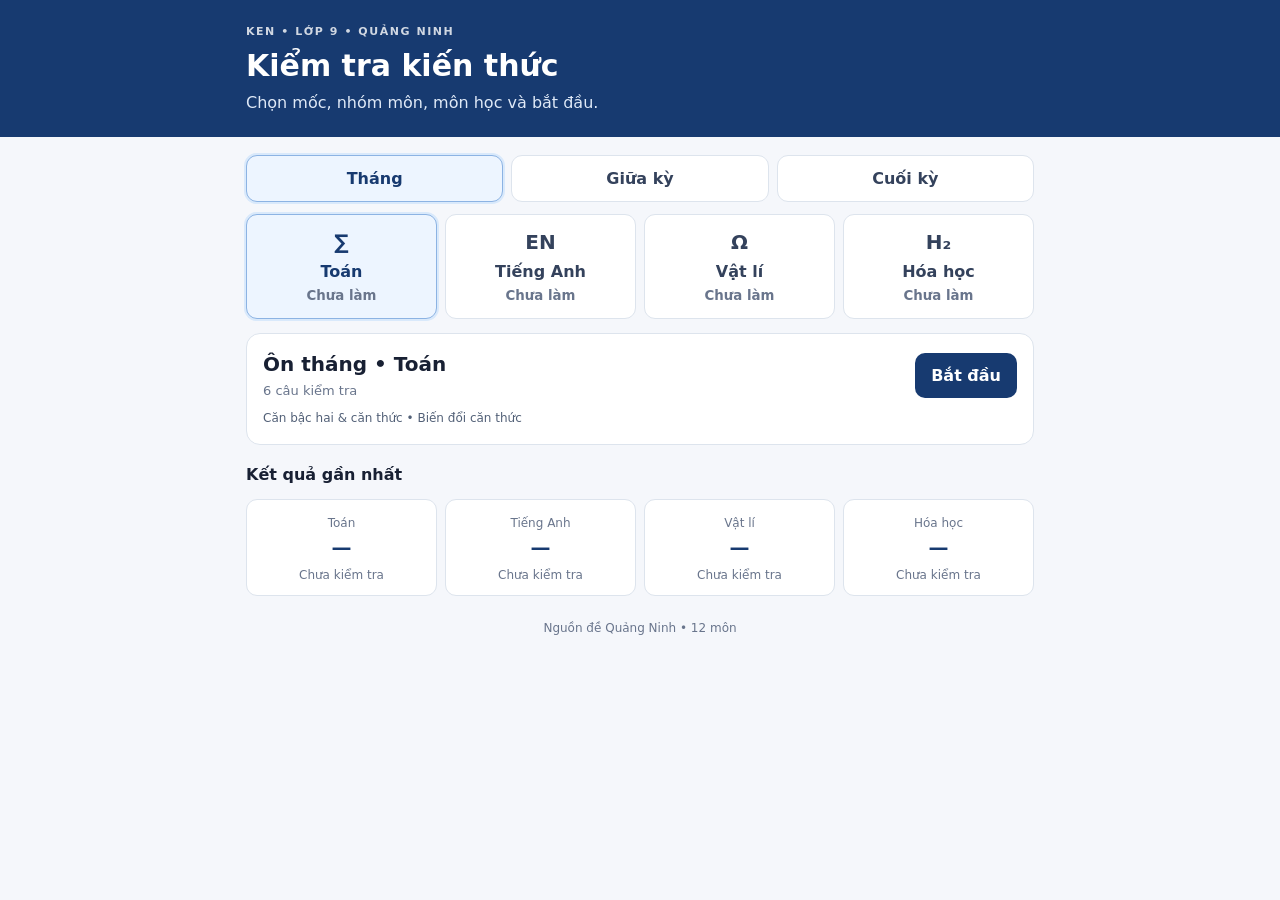
==== commit fc7d2639: "Group all Ken subjects for simple selection" ====
--- a/ken/index.html
+++ b/ken/index.html
@@ -8,16 +8,17 @@
 <link rel="stylesheet" href="styles.css">
 </head>
 <body>
-<header class="top"><div class="wrap"><div class="eyebrow">KEN • LỚP 9</div><h1>Kiểm tra kiến thức</h1><p>Chọn mốc, chọn môn và bắt đầu.</p></div></header>
+<header class="top"><div class="wrap"><div class="eyebrow">KEN • LỚP 9 • QUẢNG NINH</div><h1>Kiểm tra kiến thức</h1><p>Chọn mốc, nhóm môn, môn học và bắt đầu.</p></div></header>
 <main class="wrap">
   <div id="milestones" class="segmented"></div>
+  <div id="subjectGroups" class="group-tabs"></div>
   <div id="subjects" class="subjects"></div>
   <section id="ready" class="ready"></section>
   <section id="quiz" class="panel hidden"></section>
   <section id="result" class="hidden"></section>
   <section id="recent" class="recent"></section>
 </main>
-<footer>Toán • Tiếng Anh • Vật lí • Hóa học</footer>
+<footer>Nguồn đề Quảng Ninh • 12 môn</footer>
 <script src="app.js"></script>
 </body>
 </html>
--- a/ken/styles.css
+++ b/ken/styles.css
@@ -1,4 +1,3 @@
-:root{--navy:#173a70;--blue:#2867b2;--bg:#f4f6fa;--card:#fff;--ink:#172033;--muted:#667085;--line:#dce3ec;--good:#117a50;--goodbg:#eaf8f2;--warn:#a56500;--warnbg:#fff4d8;--bad:#b42318;--badbg:#fff0ee}
-*{box-sizing:border-box}body{margin:0;background:var(--bg);color:var(--ink);font-family:Inter,system-ui,-apple-system,"Segoe UI",Roboto,Arial,sans-serif;line-height:1.5}.wrap{max-width:980px;margin:auto;padding-left:18px;padding-right:18px}header{background:linear-gradient(135deg,#112f5f,#245b99);color:#fff;padding:28px 0}header h1{font-size:34px;margin:4px 0 5px}header p{margin:0;color:#dce9f8}.eyebrow{font-size:12px;font-weight:800;letter-spacing:.12em;opacity:.85}main{padding-top:18px;padding-bottom:28px}section{margin-bottom:22px}h2{font-size:21px;margin:0 0 10px}.milestones{display:grid;grid-template-columns:repeat(3,1fr);gap:10px}.milestone{background:#fff;border:1px solid var(--line);border-radius:13px;padding:15px;cursor:pointer;text-align:left}.milestone strong,.milestone span{display:block}.milestone span{font-size:12px;color:var(--muted);margin-top:4px}.milestone.active{border-color:var(--blue);outline:2px solid #bad3ef;background:#f7fbff}.subjects{display:grid;grid-template-columns:repeat(4,1fr);gap:10px}.subject{background:#fff;border:1px solid var(--line);border-radius:13px;padding:14px;cursor:pointer;text-align:center}.subject.active{border-color:var(--blue);outline:2px solid #bad3ef;background:#f7fbff}.subject-icon{width:40px;height:40px;border-radius:10px;background:#eaf2ff;color:var(--navy);display:grid;place-items:center;margin:0 auto 7px;font-weight:900}.subject b{display:block}.subject small{color:var(--muted)}.card{background:var(--card);border:1px solid var(--line);border-radius:15px;padding:18px;box-shadow:0 8px 25px rgba(31,49,75,.05)}.setup-grid{display:grid;grid-template-columns:1fr auto;gap:18px;align-items:center}.scope{display:flex;flex-wrap:wrap;gap:6px;margin-top:10px}.pill{display:inline-block;padding:5px 9px;border-radius:999px;font-size:12px;font-weight:800}.pill.blue{background:#e9f2ff;color:#205691}.pill.good{background:var(--goodbg);color:var(--good)}.pill.warn{background:var(--warnbg);color:var(--warn)}.pill.bad{background:var(--badbg);color:var(--bad)}.muted{color:var(--muted)}.btn{border:0;border-radius:10px;padding:11px 16px;font:inherit;font-weight:800;cursor:pointer}.btn.primary{background:var(--navy);color:#fff}.btn.secondary{background:#eef2f7;color:#29405e}.hidden{display:none!important}.quiz-head{display:flex;justify-content:space-between;gap:12px;border-bottom:1px solid var(--line);padding-bottom:10px;margin-bottom:14px}.question{font-size:20px;font-weight:800;margin:8px 0 14px}.answers{display:grid;gap:9px}.answer{display:flex;gap:10px;align-items:flex-start;border:1px solid var(--line);border-radius:11px;padding:11px;background:#fff;cursor:pointer}.answer.selected{border-color:var(--blue);background:#eef5ff}.answer input{margin-top:4px}.quiz-nav{display:flex;justify-content:space-between;gap:8px;margin-top:16px}.result-hero{background:linear-gradient(135deg,#153a6e,#2a68ae);color:#fff;border-radius:15px;padding:20px;margin-bottom:12px}.result-hero h2{font-size:31px;margin:3px 0}.result-grid{display:grid;grid-template-columns:1fr 1fr;gap:12px}.result-box{background:#fff;border:1px solid var(--line);border-radius:14px;padding:15px}.result-box h3{margin:0 0 8px}.topic-row{display:flex;justify-content:space-between;gap:8px;padding:8px 0;border-bottom:1px dashed var(--line)}.topic-row:last-child{border-bottom:0}.review-item{background:#fff;border:1px solid var(--line);border-left:4px solid var(--bad);border-radius:12px;padding:13px;margin:9px 0}.review-item h4{margin:0 0 6px}.review-item p{margin:4px 0}.explain{background:#f6f8fb;padding:8px 10px;border-radius:8px;color:#46546b}.summary{display:grid;grid-template-columns:repeat(4,1fr);gap:10px}.summary-card{background:#fff;border:1px solid var(--line);border-radius:13px;padding:13px}.summary-card h3{font-size:14px;margin:0}.summary-score{font-size:27px;font-weight:900;color:var(--navy);margin:4px 0}.summary-card p{font-size:12px;color:var(--muted);margin:0}footer{color:var(--muted);font-size:12px;text-align:center;padding-bottom:24px}
-@media(max-width:760px){.milestones{grid-template-columns:1fr}.subjects,.summary{grid-template-columns:1fr 1fr}.setup-grid,.result-grid{grid-template-columns:1fr}.question{font-size:18px}}
-@media(max-width:430px){.subjects,.summary{grid-template-columns:1fr}.quiz-nav{flex-direction:column}.quiz-nav .btn{width:100%}}
+:root{--navy:#173a70;--blue:#2b68b1;--bg:#f5f7fb;--card:#fff;--ink:#182033;--muted:#69758c;--line:#dde4ed;--good:#147a55;--goodbg:#eaf8f2;--bad:#b42318;--badbg:#fff0ee;--warn:#9a6700;--warnbg:#fff7df}
+*{box-sizing:border-box}body{margin:0;background:var(--bg);color:var(--ink);font-family:Inter,system-ui,-apple-system,"Segoe UI",Roboto,Arial,sans-serif;line-height:1.45}.wrap{max-width:820px;margin:auto;padding:0 16px}.top{background:var(--navy);color:#fff;padding:24px 0 22px}.eyebrow{font-size:11px;font-weight:900;letter-spacing:.14em;opacity:.8}.top h1{font-size:30px;margin:4px 0}.top p{margin:0;color:#dfe9f7}.segmented{display:grid;grid-template-columns:repeat(3,1fr);gap:8px;margin:18px 0 12px}.segmented button,.subject{background:#fff;border:1px solid var(--line);border-radius:11px;padding:11px;cursor:pointer;font:inherit;font-weight:800;color:#34425c}.segmented button.active,.subject.active{background:#edf5ff;border-color:#8cb3e3;color:var(--navy);box-shadow:0 0 0 2px #d9e9fb}.subjects{display:grid;grid-template-columns:repeat(4,1fr);gap:8px}.subject{padding:13px 8px}.subject-icon{font-size:20px;font-weight:900;margin-bottom:3px}.subject small{display:block;color:var(--muted);font-weight:600;margin-top:3px}.ready{background:#fff;border:1px solid var(--line);border-radius:14px;padding:16px;margin:14px 0}.ready-top{display:flex;justify-content:space-between;gap:14px;align-items:center}.ready h2{font-size:20px;margin:0 0 3px}.ready p{margin:0;color:var(--muted);font-size:13px}.topics{margin-top:9px;font-size:12px;color:#526077}.btn{border:0;border-radius:10px;padding:11px 16px;font:inherit;font-weight:900;cursor:pointer}.btn.primary{background:var(--navy);color:#fff}.btn.secondary{background:#edf1f6;color:#314158}.panel{background:#fff;border:1px solid var(--line);border-radius:14px;padding:17px;margin:14px 0}.hidden{display:none!important}.quiz-head{display:flex;justify-content:space-between;gap:12px;color:var(--muted);font-size:13px;margin-bottom:13px}.question{font-size:20px;font-weight:850;margin:5px 0 14px}.answers{display:grid;gap:8px}.answer{display:flex;gap:10px;padding:11px;border:1px solid var(--line);border-radius:10px;cursor:pointer}.answer.selected{background:#eef5ff;border-color:#8cb3e3}.answer input{margin-top:4px}.quiz-nav{display:flex;justify-content:space-between;gap:8px;margin-top:15px}.score{background:var(--navy);color:#fff;border-radius:14px;padding:19px;margin:14px 0}.score b{display:block;font-size:38px;line-height:1.1}.score span{color:#dfe9f7}.result-cards{display:grid;grid-template-columns:repeat(3,1fr);gap:10px}.result-card{background:#fff;border:1px solid var(--line);border-radius:13px;padding:14px}.result-card h3{font-size:14px;margin:0 0 8px}.pill{display:inline-block;border-radius:999px;padding:5px 8px;font-size:12px;font-weight:800;margin:2px}.pill.good{background:var(--goodbg);color:var(--good)}.pill.bad{background:var(--badbg);color:var(--bad)}.pill.warn{background:var(--warnbg);color:var(--warn)}details{background:#fff;border:1px solid var(--line);border-radius:12px;padding:12px 14px;margin-top:10px}summary{cursor:pointer;font-weight:800}.wrong{padding:10px 0;border-bottom:1px dashed var(--line)}.wrong:last-child{border-bottom:0}.wrong p{margin:4px 0;font-size:13px}.recent{margin:18px 0}.recent h2{font-size:16px}.recent-grid{display:grid;grid-template-columns:repeat(4,1fr);gap:8px}.recent-item{background:#fff;border:1px solid var(--line);border-radius:11px;padding:10px;text-align:center}.recent-item b{display:block;font-size:20px;color:var(--navy)}.recent-item span{font-size:12px;color:var(--muted)}footer{text-align:center;color:var(--muted);font-size:12px;padding:6px 0 24px}
+@media(max-width:650px){.subjects,.recent-grid{grid-template-columns:repeat(2,1fr)}.result-cards{grid-template-columns:1fr}.ready-top{align-items:flex-start;flex-direction:column}.ready .btn{width:100%}.question{font-size:18px}}
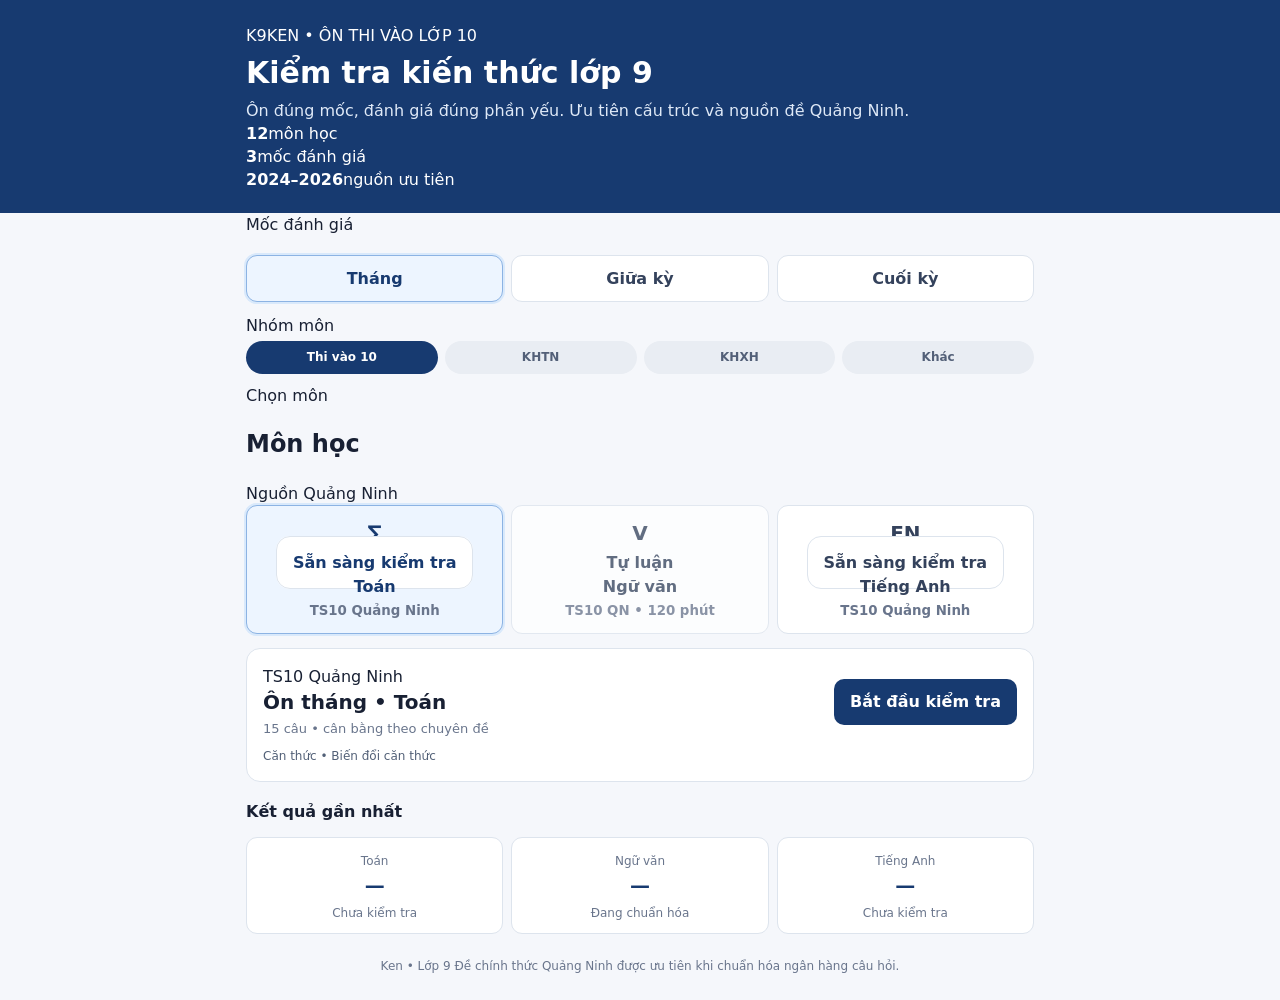
==== commit 9f70bccf: "Redesign Ken Lop9 professional dashboard" ====
--- a/ken/index.html
+++ b/ken/index.html
@@ -3,22 +3,59 @@
 <head>
 <meta charset="utf-8">
 <meta name="viewport" content="width=device-width,initial-scale=1">
-<meta name="theme-color" content="#173a70">
-<title>Ken • Kiểm tra kiến thức</title>
+<meta name="theme-color" content="#10284d">
+<meta name="description" content="Ken Lớp 9 - kiểm tra kiến thức theo mốc tháng, giữa kỳ và cuối kỳ, ưu tiên dữ liệu Quảng Ninh.">
+<title>Ken Lớp 9 • Kiểm tra kiến thức</title>
 <link rel="stylesheet" href="styles.css">
 </head>
 <body>
-<header class="top"><div class="wrap"><div class="eyebrow">KEN • LỚP 9 • QUẢNG NINH</div><h1>Kiểm tra kiến thức</h1><p>Chọn mốc, nhóm môn, môn học và bắt đầu.</p></div></header>
-<main class="wrap">
-  <div id="milestones" class="segmented"></div>
-  <div id="subjectGroups" class="group-tabs"></div>
-  <div id="subjects" class="subjects"></div>
+<header class="top">
+  <div class="wrap hero">
+    <div class="hero-copy">
+      <div class="brandline"><span class="brandmark">K9</span><span>KEN • ÔN THI VÀO LỚP 10</span></div>
+      <h1>Kiểm tra kiến thức lớp 9</h1>
+      <p>Ôn đúng mốc, đánh giá đúng phần yếu. Ưu tiên cấu trúc và nguồn đề Quảng Ninh.</p>
+    </div>
+    <div class="hero-meta">
+      <div><b>12</b><span>môn học</span></div>
+      <div><b>3</b><span>mốc đánh giá</span></div>
+      <div><b>2024–2026</b><span>nguồn ưu tiên</span></div>
+    </div>
+  </div>
+</header>
+
+<main class="wrap page">
+  <section class="control-surface">
+    <div class="control-row">
+      <div>
+        <span class="step-label">Mốc đánh giá</span>
+        <div id="milestones" class="segmented"></div>
+      </div>
+      <div>
+        <span class="step-label">Nhóm môn</span>
+        <div id="subjectGroups" class="group-tabs"></div>
+      </div>
+    </div>
+
+    <div class="subjects-head">
+      <div><span class="step-label">Chọn môn</span><h2>Môn học</h2></div>
+      <span class="source-chip">Nguồn Quảng Ninh</span>
+    </div>
+    <div id="subjects" class="subjects"></div>
+  </section>
+
   <section id="ready" class="ready"></section>
   <section id="quiz" class="panel hidden"></section>
   <section id="result" class="hidden"></section>
   <section id="recent" class="recent"></section>
 </main>
-<footer>Nguồn đề Quảng Ninh • 12 môn</footer>
+
+<footer>
+  <div class="wrap footer-inner">
+    <span>Ken • Lớp 9</span>
+    <span>Đề chính thức Quảng Ninh được ưu tiên khi chuẩn hóa ngân hàng câu hỏi.</span>
+  </div>
+</footer>
 <script src="app.js"></script>
 </body>
 </html>
--- a/ken/styles.css
+++ b/ken/styles.css
@@ -1,3 +1,7 @@
 :root{--navy:#173a70;--blue:#2b68b1;--bg:#f5f7fb;--card:#fff;--ink:#182033;--muted:#69758c;--line:#dde4ed;--good:#147a55;--goodbg:#eaf8f2;--bad:#b42318;--badbg:#fff0ee;--warn:#9a6700;--warnbg:#fff7df}
 *{box-sizing:border-box}body{margin:0;background:var(--bg);color:var(--ink);font-family:Inter,system-ui,-apple-system,"Segoe UI",Roboto,Arial,sans-serif;line-height:1.45}.wrap{max-width:820px;margin:auto;padding:0 16px}.top{background:var(--navy);color:#fff;padding:24px 0 22px}.eyebrow{font-size:11px;font-weight:900;letter-spacing:.14em;opacity:.8}.top h1{font-size:30px;margin:4px 0}.top p{margin:0;color:#dfe9f7}.segmented{display:grid;grid-template-columns:repeat(3,1fr);gap:8px;margin:18px 0 12px}.segmented button,.subject{background:#fff;border:1px solid var(--line);border-radius:11px;padding:11px;cursor:pointer;font:inherit;font-weight:800;color:#34425c}.segmented button.active,.subject.active{background:#edf5ff;border-color:#8cb3e3;color:var(--navy);box-shadow:0 0 0 2px #d9e9fb}.subjects{display:grid;grid-template-columns:repeat(4,1fr);gap:8px}.subject{padding:13px 8px}.subject-icon{font-size:20px;font-weight:900;margin-bottom:3px}.subject small{display:block;color:var(--muted);font-weight:600;margin-top:3px}.ready{background:#fff;border:1px solid var(--line);border-radius:14px;padding:16px;margin:14px 0}.ready-top{display:flex;justify-content:space-between;gap:14px;align-items:center}.ready h2{font-size:20px;margin:0 0 3px}.ready p{margin:0;color:var(--muted);font-size:13px}.topics{margin-top:9px;font-size:12px;color:#526077}.btn{border:0;border-radius:10px;padding:11px 16px;font:inherit;font-weight:900;cursor:pointer}.btn.primary{background:var(--navy);color:#fff}.btn.secondary{background:#edf1f6;color:#314158}.panel{background:#fff;border:1px solid var(--line);border-radius:14px;padding:17px;margin:14px 0}.hidden{display:none!important}.quiz-head{display:flex;justify-content:space-between;gap:12px;color:var(--muted);font-size:13px;margin-bottom:13px}.question{font-size:20px;font-weight:850;margin:5px 0 14px}.answers{display:grid;gap:8px}.answer{display:flex;gap:10px;padding:11px;border:1px solid var(--line);border-radius:10px;cursor:pointer}.answer.selected{background:#eef5ff;border-color:#8cb3e3}.answer input{margin-top:4px}.quiz-nav{display:flex;justify-content:space-between;gap:8px;margin-top:15px}.score{background:var(--navy);color:#fff;border-radius:14px;padding:19px;margin:14px 0}.score b{display:block;font-size:38px;line-height:1.1}.score span{color:#dfe9f7}.result-cards{display:grid;grid-template-columns:repeat(3,1fr);gap:10px}.result-card{background:#fff;border:1px solid var(--line);border-radius:13px;padding:14px}.result-card h3{font-size:14px;margin:0 0 8px}.pill{display:inline-block;border-radius:999px;padding:5px 8px;font-size:12px;font-weight:800;margin:2px}.pill.good{background:var(--goodbg);color:var(--good)}.pill.bad{background:var(--badbg);color:var(--bad)}.pill.warn{background:var(--warnbg);color:var(--warn)}details{background:#fff;border:1px solid var(--line);border-radius:12px;padding:12px 14px;margin-top:10px}summary{cursor:pointer;font-weight:800}.wrong{padding:10px 0;border-bottom:1px dashed var(--line)}.wrong:last-child{border-bottom:0}.wrong p{margin:4px 0;font-size:13px}.recent{margin:18px 0}.recent h2{font-size:16px}.recent-grid{display:grid;grid-template-columns:repeat(4,1fr);gap:8px}.recent-item{background:#fff;border:1px solid var(--line);border-radius:11px;padding:10px;text-align:center}.recent-item b{display:block;font-size:20px;color:var(--navy)}.recent-item span{font-size:12px;color:var(--muted)}footer{text-align:center;color:var(--muted);font-size:12px;padding:6px 0 24px}
 @media(max-width:650px){.subjects,.recent-grid{grid-template-columns:repeat(2,1fr)}.result-cards{grid-template-columns:1fr}.ready-top{align-items:flex-start;flex-direction:column}.ready .btn{width:100%}.question{font-size:18px}}
+
+.group-tabs{display:grid;grid-template-columns:repeat(4,1fr);gap:7px;margin:4px 0 10px}.group-tabs button{border:0;border-radius:999px;padding:8px 9px;background:#e9edf3;color:#536078;font:inherit;font-size:12px;font-weight:900;cursor:pointer}.group-tabs button.active{background:var(--navy);color:#fff}.subjects{grid-template-columns:repeat(3,1fr)}.subject.pending{opacity:.76}.source-note{margin-top:10px;padding:9px 10px;background:#f7f8fb;border-radius:9px;color:var(--muted);font-size:12px}.recent-grid{grid-template-columns:repeat(3,1fr)}
+@media(max-width:650px){.group-tabs{grid-template-columns:repeat(2,1fr)}.subjects,.recent-grid{grid-template-columns:repeat(3,1fr)}}
+@media(max-width:470px){.subjects,.recent-grid{grid-template-columns:1fr 1fr}}
